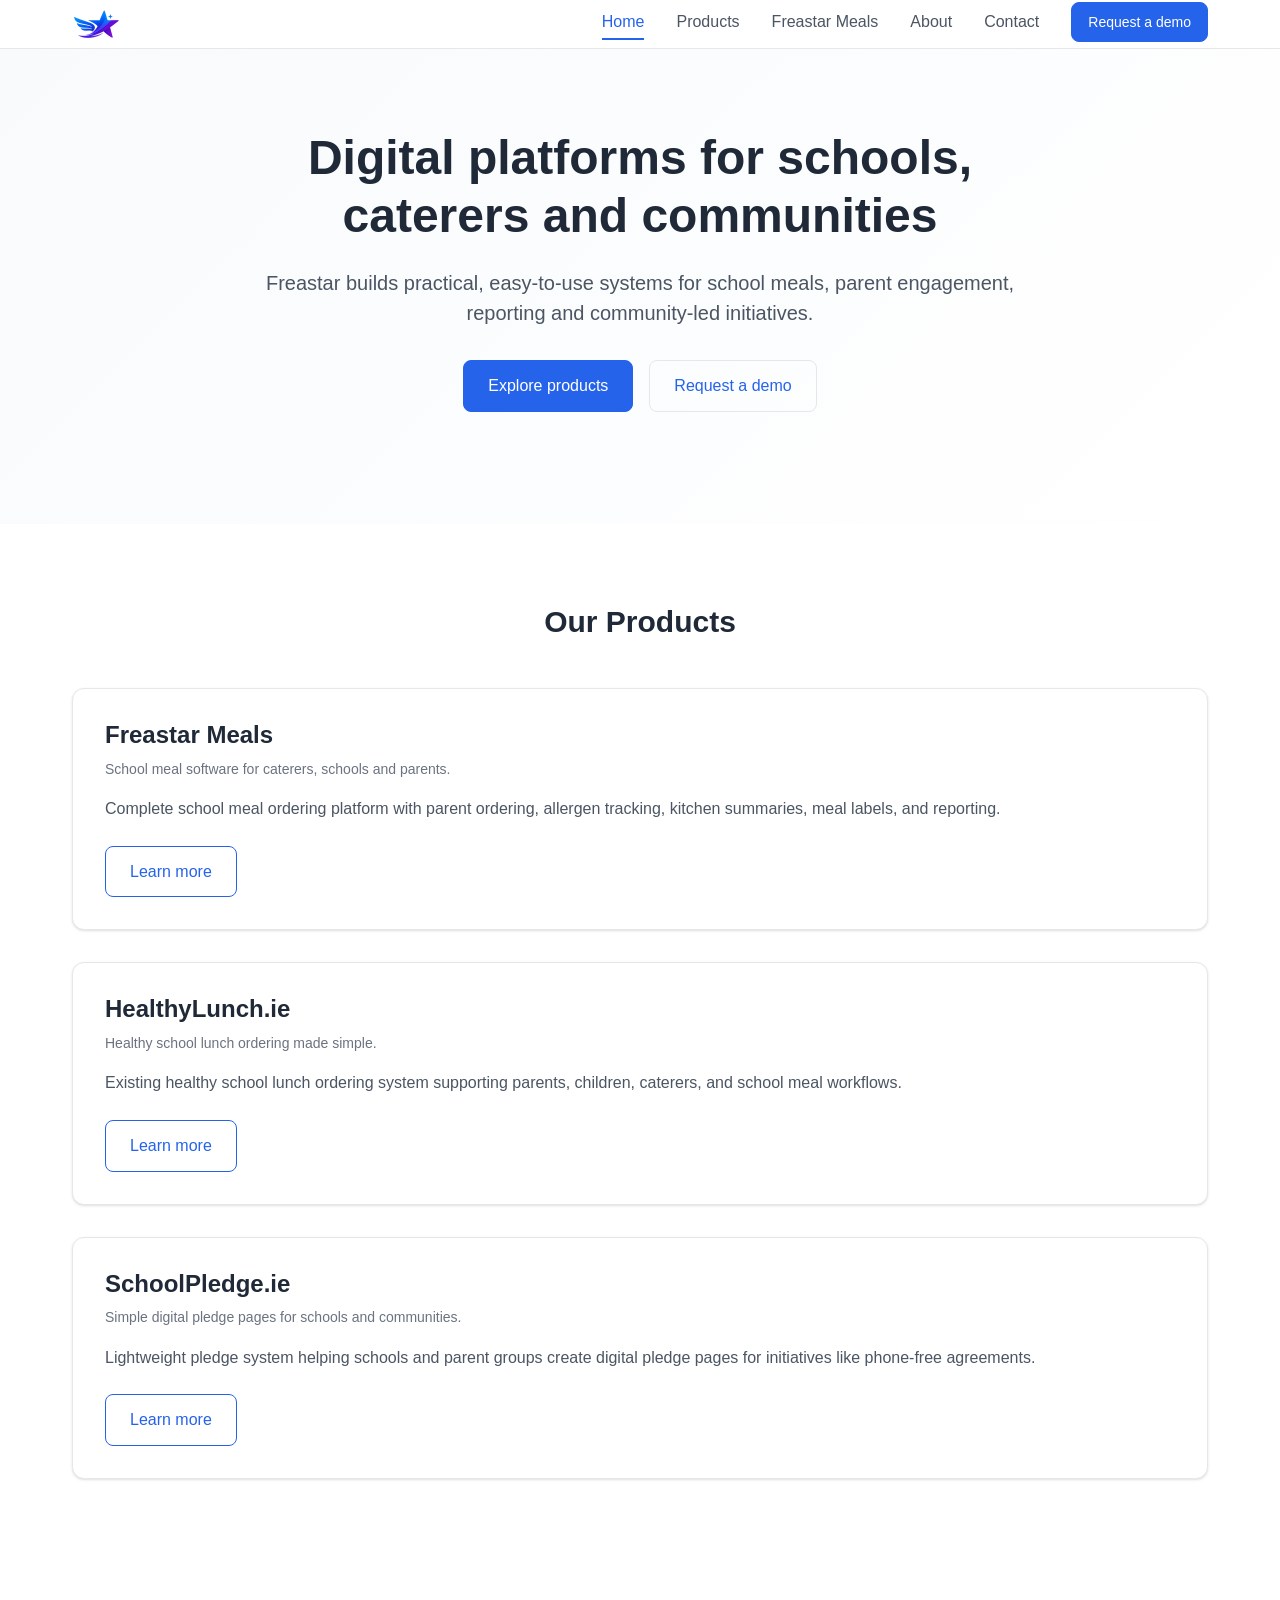
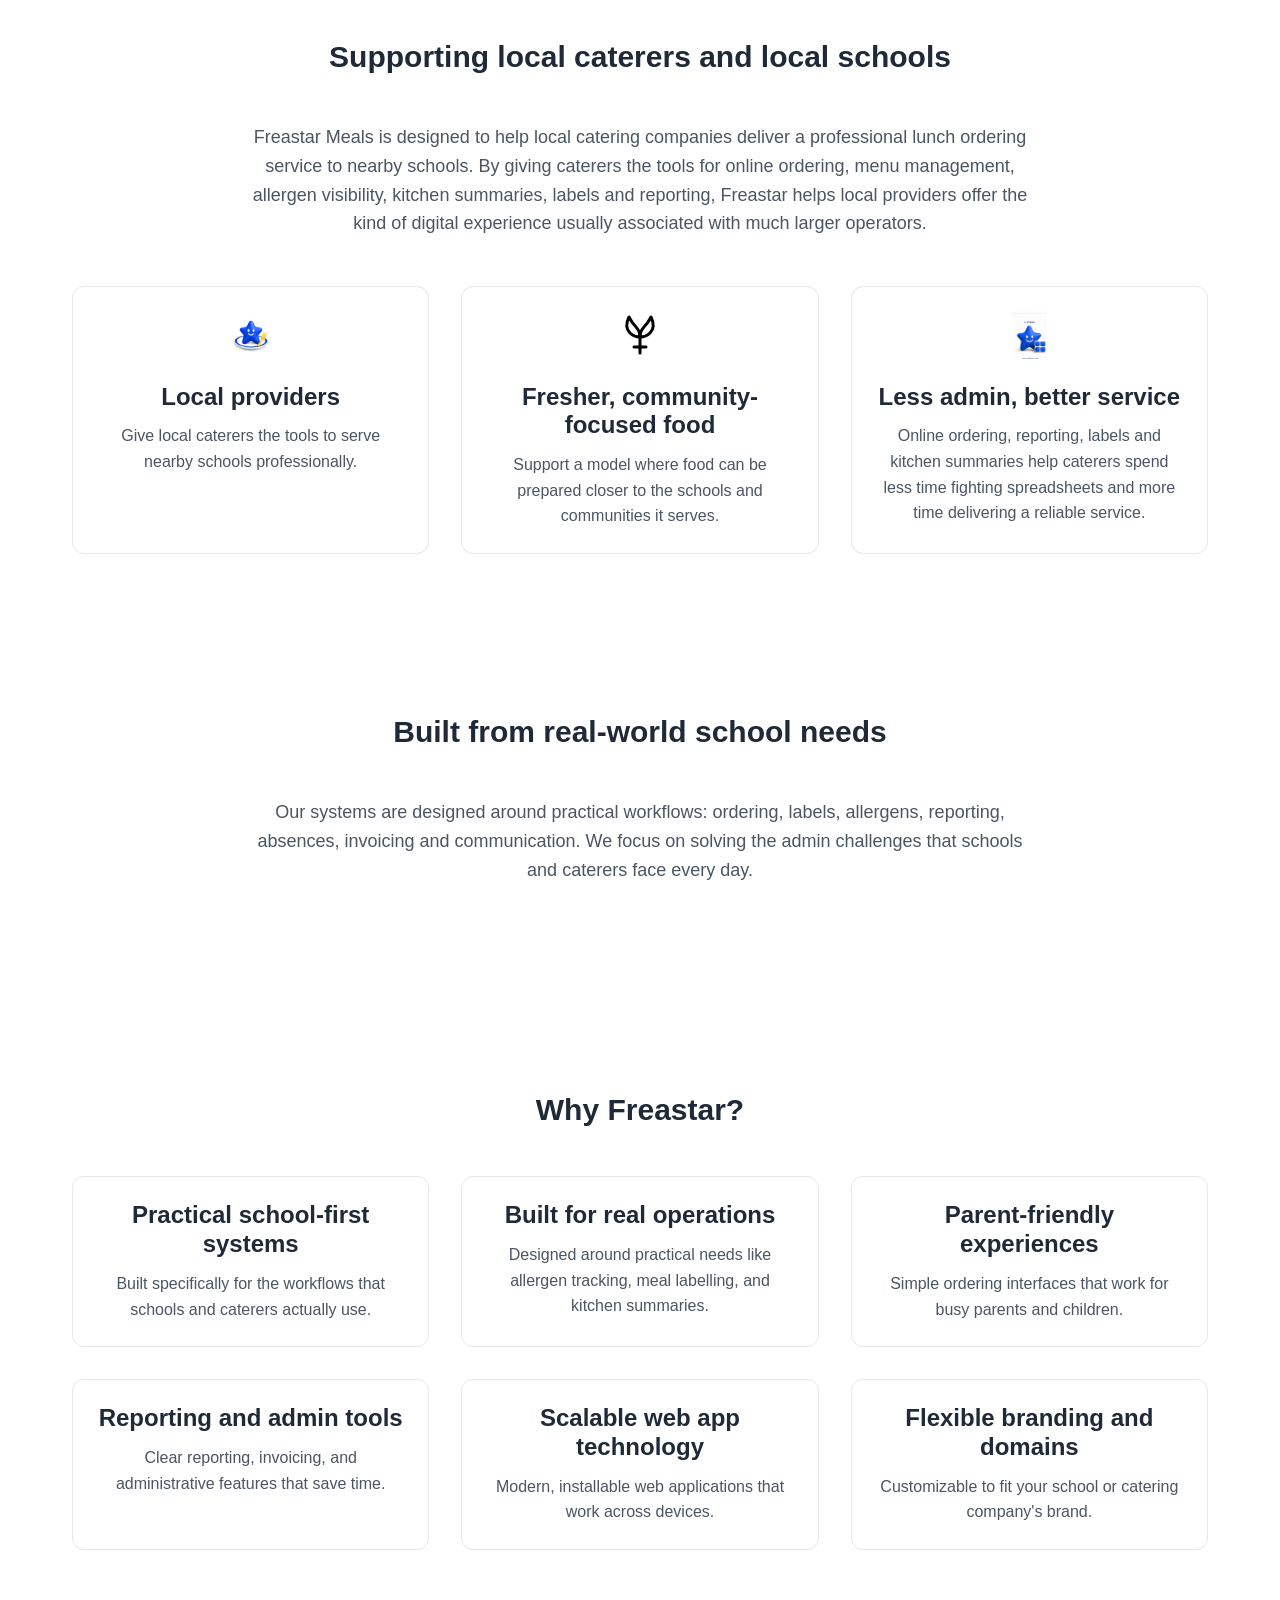
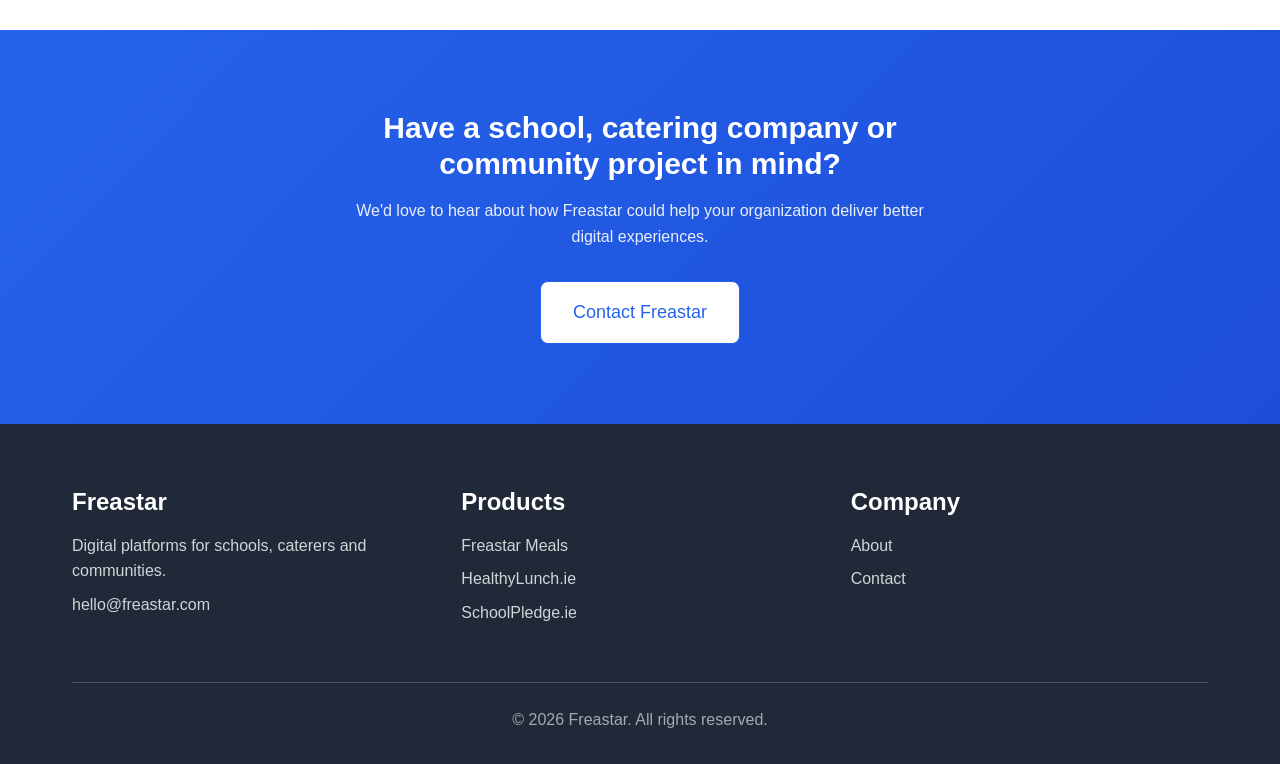
==== index.html @ 7653fc0a "Switch to app icon for navigation and use live logo as hero Navigation improvements: - Changed heade" ====
<!DOCTYPE html>
<html lang="en">
<head>
    <meta charset="UTF-8">
    <meta name="viewport" content="width=device-width, initial-scale=1.0">
    <title>Freastar - Digital platforms for schools, caterers and communities</title>
    <meta name="description" content="Freastar builds practical digital platforms for schools, caterers, parents, and communities. School meal ordering software, community pledge systems and more.">
    <link rel="canonical" href="https://freastar.com/">
    
    <!-- Open Graph -->
    <meta property="og:title" content="Freastar - Digital platforms for schools, caterers and communities">
    <meta property="og:description" content="Freastar builds practical digital platforms for schools, caterers, parents, and communities. School meal ordering software, community pledge systems and more.">
    <meta property="og:type" content="website">
    <meta property="og:url" content="https://freastar.com/">
    <meta property="og:image" content="https://freastar.com/assets/social-preview.png">
    <meta property="og:site_name" content="Freastar">
    
    <!-- Twitter Card -->
    <meta name="twitter:card" content="summary_large_image">
    <meta name="twitter:title" content="Freastar - Digital platforms for schools, caterers and communities">
    <meta name="twitter:description" content="Freastar builds practical digital platforms for schools, caterers, parents, and communities.">
    <meta name="twitter:image" content="https://freastar.com/assets/social-preview.png">
    
    <!-- Favicons -->
    <link rel="icon" type="image/x-icon" href="favicon.ico">
    <link rel="icon" type="image/png" sizes="32x32" href="favicon.png">
    <link rel="apple-touch-icon" sizes="192x192" href="favicon.png">
    
    <link rel="stylesheet" href="styles.css">
    
    <!-- JSON-LD Structured Data -->
    <script type="application/ld+json">
    {
        "@context": "https://schema.org",
        "@type": "Organization",
        "name": "Freastar",
        "url": "https://freastar.com",
        "description": "Freastar builds practical digital platforms for schools, caterers, parents, and communities.",
        "email": "hello@freastar.com",
        "foundingLocation": {
            "@type": "Place",
            "name": "Ireland"
        },
        "sameAs": [],
        "makesOffer": [
            {
                "@type": "SoftwareApplication",
                "name": "Freastar Meals",
                "description": "School meal software for caterers, schools and parents",
                "applicationCategory": "BusinessApplication"
            }
        ]
    }
    </script>
    
    <script type="application/ld+json">
    {
        "@context": "https://schema.org",
        "@type": "WebSite",
        "name": "Freastar",
        "url": "https://freastar.com",
        "description": "Digital platforms for schools, caterers and communities",
        "publisher": {
            "@type": "Organization",
            "name": "Freastar"
        }
    }
    </script>
</head>
<body>
    <header class="header">
        <nav class="nav container">
            <div class="nav__brand">
                <a href="/" class="nav__logo">
                    <img src="assets/appicon-96.png" alt="Freastar" class="nav__logo-image">
                </a>
            </div>
            <button class="nav__toggle" aria-label="Toggle navigation" aria-expanded="false">
                <span></span>
                <span></span>
                <span></span>
            </button>
            <ul class="nav__menu">
                <li><a href="/" class="nav__link nav__link--active">Home</a></li>
                <li><a href="products.html" class="nav__link">Products</a></li>
                <li><a href="freastar-meals.html" class="nav__link">Freastar Meals</a></li>
                <li><a href="about.html" class="nav__link">About</a></li>
                <li><a href="contact.html" class="nav__link">Contact</a></li>
                <li><a href="contact.html" class="button button--small">Request a demo</a></li>
            </ul>
        </nav>
    </header>

    <main>
        <section class="hero">
            <div class="container">
                <div class="hero__content">
                    <h1 class="hero__title">Digital platforms for schools, caterers and communities</h1>
                    <p class="hero__subtitle">Freastar builds practical, easy-to-use systems for school meals, parent engagement, reporting and community-led initiatives.</p>
                    <div class="hero__actions">
                        <a href="products.html" class="button button--primary">Explore products</a>
                        <a href="contact.html" class="button button--secondary">Request a demo</a>
                    </div>
                </div>
            </div>
        </section>

        <section class="section products-preview">
            <div class="container">
                <h2 class="section__title">Our Products</h2>
                <div class="card-grid">
                    <div class="product-card">
                        <div class="product-card__header">
                            <h3>Freastar Meals</h3>
                            <p class="product-card__subtitle">School meal software for caterers, schools and parents.</p>
                        </div>
                        <div class="product-card__content">
                            <p>Complete school meal ordering platform with parent ordering, allergen tracking, kitchen summaries, meal labels, and reporting.</p>
                        </div>
                        <div class="product-card__footer">
                            <a href="freastar-meals.html" class="button button--outline">Learn more</a>
                        </div>
                    </div>
                    
                    <div class="product-card">
                        <div class="product-card__header">
                            <h3>HealthyLunch.ie</h3>
                            <p class="product-card__subtitle">Healthy school lunch ordering made simple.</p>
                        </div>
                        <div class="product-card__content">
                            <p>Existing healthy school lunch ordering system supporting parents, children, caterers, and school meal workflows.</p>
                        </div>
                        <div class="product-card__footer">
                            <a href="healthylunch.html" class="button button--outline">Learn more</a>
                        </div>
                    </div>
                    
                    <div class="product-card">
                        <div class="product-card__header">
                            <h3>SchoolPledge.ie</h3>
                            <p class="product-card__subtitle">Simple digital pledge pages for schools and communities.</p>
                        </div>
                        <div class="product-card__content">
                            <p>Lightweight pledge system helping schools and parent groups create digital pledge pages for initiatives like phone-free agreements.</p>
                        </div>
                        <div class="product-card__footer">
                            <a href="schoolpledge.html" class="button button--outline">Learn more</a>
                        </div>
                    </div>
                </div>
            </div>
        </section>

        <section class="section local-focus">
            <div class="container">
                <h2 class="section__title">Supporting local caterers and local schools</h2>
                <p class="section__intro">Freastar Meals is designed to help local catering companies deliver a professional lunch ordering service to nearby schools. By giving caterers the tools for online ordering, menu management, allergen visibility, kitchen summaries, labels and reporting, Freastar helps local providers offer the kind of digital experience usually associated with much larger operators.</p>
                
                <div class="card-grid card-grid--three">
                    <div class="feature-card">
                        <div class="feature-card__icon">
                            <img src="icons/3d/star-meals.png" alt="Local providers icon" width="48" height="48">
                        </div>
                        <h3>Local providers</h3>
                        <p>Give local caterers the tools to serve nearby schools professionally.</p>
                    </div>
                    
                    <div class="feature-card">
                        <div class="feature-card__icon">
                            <img src="icons/badge/nutritious-balanced.svg" alt="Fresh community food icon" width="48" height="48">
                        </div>
                        <h3>Fresher, community-focused food</h3>
                        <p>Support a model where food can be prepared closer to the schools and communities it serves.</p>
                    </div>
                    
                    <div class="feature-card">
                        <div class="feature-card__icon">
                            <img src="icons/3d/star-admin.png" alt="Less admin icon" width="48" height="48">
                        </div>
                        <h3>Less admin, better service</h3>
                        <p>Online ordering, reporting, labels and kitchen summaries help caterers spend less time fighting spreadsheets and more time delivering a reliable service.</p>
                    </div>
                </div>
            </div>
        </section>

        <section class="section real-world">
            <div class="container">
                <h2 class="section__title">Built from real-world school needs</h2>
                <p class="section__intro">Our systems are designed around practical workflows: ordering, labels, allergens, reporting, absences, invoicing and communication. We focus on solving the admin challenges that schools and caterers face every day.</p>
            </div>
        </section>

        <section class="section why-freastar">
            <div class="container">
                <h2 class="section__title">Why Freastar?</h2>
                <div class="card-grid card-grid--two">
                    <div class="feature-card">
                        <h3>Practical school-first systems</h3>
                        <p>Built specifically for the workflows that schools and caterers actually use.</p>
                    </div>
                    
                    <div class="feature-card">
                        <h3>Built for real operations</h3>
                        <p>Designed around practical needs like allergen tracking, meal labelling, and kitchen summaries.</p>
                    </div>
                    
                    <div class="feature-card">
                        <h3>Parent-friendly experiences</h3>
                        <p>Simple ordering interfaces that work for busy parents and children.</p>
                    </div>
                    
                    <div class="feature-card">
                        <h3>Reporting and admin tools</h3>
                        <p>Clear reporting, invoicing, and administrative features that save time.</p>
                    </div>
                    
                    <div class="feature-card">
                        <h3>Scalable web app technology</h3>
                        <p>Modern, installable web applications that work across devices.</p>
                    </div>
                    
                    <div class="feature-card">
                        <h3>Flexible branding and domains</h3>
                        <p>Customizable to fit your school or catering company's brand.</p>
                    </div>
                </div>
            </div>
        </section>

        <section class="section cta">
            <div class="container">
                <div class="cta__content">
                    <h2>Have a school, catering company or community project in mind?</h2>
                    <p>We'd love to hear about how Freastar could help your organization deliver better digital experiences.</p>
                    <a href="contact.html" class="button button--primary button--large">Contact Freastar</a>
                </div>
            </div>
        </section>
    </main>

    <footer class="footer">
        <div class="container">
            <div class="footer__content">
                <div class="footer__section">
                    <h3>Freastar</h3>
                    <p>Digital platforms for schools, caterers and communities.</p>
                    <p><a href="mailto:hello@freastar.com">hello@freastar.com</a></p>
                </div>
                
                <div class="footer__section">
                    <h3>Products</h3>
                    <ul>
                        <li><a href="freastar-meals.html">Freastar Meals</a></li>
                        <li><a href="healthylunch.html">HealthyLunch.ie</a></li>
                        <li><a href="schoolpledge.html">SchoolPledge.ie</a></li>
                    </ul>
                </div>
                
                <div class="footer__section">
                    <h3>Company</h3>
                    <ul>
                        <li><a href="about.html">About</a></li>
                        <li><a href="contact.html">Contact</a></li>
                    </ul>
                </div>
            </div>
            
            <div class="footer__bottom">
                <p>&copy; 2026 Freastar. All rights reserved.</p>
            </div>
        </div>
    </footer>

    <script src="script.js"></script>
</body>
</html>
---- styles.css ----
/* ===================================================================
   CSS CUSTOM PROPERTIES
   =================================================================== */

:root {
    /* Colors */
    --primary: #2563eb;
    --primary-dark: #1d4ed8;
    --accent: #3b82f6;
    --text: #1f2937;
    --text-light: #4b5563;
    --muted: #6b7280;
    --bg: #ffffff;
    --surface: #f8fafc;
    --border: #e5e7eb;
    --border-light: #f3f4f6;
    --success: #059669;
    --warning: #d97706;
    --error: #dc2626;
    
    /* Typography */
    --font-family: -apple-system, BlinkMacSystemFont, 'Segoe UI', Roboto, Oxygen, Ubuntu, Cantarell, sans-serif;
    --font-size-xs: 0.75rem;
    --font-size-sm: 0.875rem;
    --font-size-base: 1rem;
    --font-size-lg: 1.125rem;
    --font-size-xl: 1.25rem;
    --font-size-2xl: 1.5rem;
    --font-size-3xl: 1.875rem;
    --font-size-4xl: 2.25rem;
    --font-size-5xl: 3rem;
    
    /* Spacing */
    --space-1: 0.25rem;
    --space-2: 0.5rem;
    --space-3: 0.75rem;
    --space-4: 1rem;
    --space-5: 1.25rem;
    --space-6: 1.5rem;
    --space-8: 2rem;
    --space-10: 2.5rem;
    --space-12: 3rem;
    --space-16: 4rem;
    --space-20: 5rem;
    --space-24: 6rem;
    
    /* Layout */
    --container-max-width: 1200px;
    --container-padding: 1rem;
    --border-radius: 0.5rem;
    --border-radius-lg: 0.75rem;
    --shadow: 0 1px 3px 0 rgb(0 0 0 / 0.1), 0 1px 2px -1px rgb(0 0 0 / 0.1);
    --shadow-md: 0 4px 6px -1px rgb(0 0 0 / 0.1), 0 2px 4px -2px rgb(0 0 0 / 0.1);
    --shadow-lg: 0 10px 15px -3px rgb(0 0 0 / 0.1), 0 4px 6px -4px rgb(0 0 0 / 0.1);
    
    /* Breakpoints - for reference */
    --breakpoint-sm: 640px;
    --breakpoint-md: 768px;
    --breakpoint-lg: 1024px;
    --breakpoint-xl: 1280px;
}

/* ===================================================================
   RESET & BASE STYLES
   =================================================================== */

* {
    box-sizing: border-box;
}

html {
    font-size: 16px;
    line-height: 1.5;
    -webkit-text-size-adjust: 100%;
    -webkit-font-smoothing: antialiased;
    -moz-osx-font-smoothing: grayscale;
}

body {
    margin: 0;
    font-family: var(--font-family);
    font-size: var(--font-size-base);
    line-height: 1.6;
    color: var(--text);
    background-color: var(--bg);
}

img {
    max-width: 100%;
    height: auto;
}

a {
    color: var(--primary);
    text-decoration: none;
    transition: color 0.2s ease;
}

a:hover {
    color: var(--primary-dark);
    text-decoration: underline;
}

a:focus {
    outline: 2px solid var(--primary);
    outline-offset: 2px;
}

/* ===================================================================
   TYPOGRAPHY
   =================================================================== */

h1, h2, h3, h4, h5, h6 {
    margin: 0 0 var(--space-4) 0;
    font-weight: 600;
    line-height: 1.2;
    color: var(--text);
}

h1 {
    font-size: var(--font-size-4xl);
    font-weight: 700;
}

h2 {
    font-size: var(--font-size-3xl);
}

h3 {
    font-size: var(--font-size-2xl);
}

h4 {
    font-size: var(--font-size-xl);
}

h5 {
    font-size: var(--font-size-lg);
}

h6 {
    font-size: var(--font-size-base);
}

p {
    margin: 0 0 var(--space-4) 0;
    color: var(--text-light);
}

ul, ol {
    margin: 0 0 var(--space-4) 0;
    padding-left: var(--space-6);
    color: var(--text-light);
}

li {
    margin-bottom: var(--space-1);
}

/* ===================================================================
   LAYOUT UTILITIES
   =================================================================== */

.container {
    max-width: var(--container-max-width);
    margin: 0 auto;
    padding: 0 var(--container-padding);
}

.section {
    padding: var(--space-16) 0;
}

.section__title {
    text-align: center;
    margin-bottom: var(--space-12);
}

.section__intro {
    text-align: center;
    font-size: var(--font-size-lg);
    max-width: 800px;
    margin: 0 auto var(--space-12) auto;
    color: var(--text-light);
}

.eyebrow {
    display: inline-block;
    font-size: var(--font-size-sm);
    font-weight: 600;
    text-transform: uppercase;
    letter-spacing: 0.05em;
    color: var(--primary);
    margin-bottom: var(--space-2);
}

.badge {
    display: inline-block;
    padding: var(--space-1) var(--space-3);
    background-color: var(--surface);
    color: var(--text);
    border-radius: var(--border-radius);
    font-size: var(--font-size-sm);
    font-weight: 500;
}

/* ===================================================================
   GRID SYSTEMS
   =================================================================== */

.card-grid {
    display: grid;
    gap: var(--space-8);
    grid-template-columns: 1fr;
}

.card-grid--two {
    grid-template-columns: repeat(auto-fit, minmax(300px, 1fr));
}

.card-grid--three {
    grid-template-columns: repeat(auto-fit, minmax(280px, 1fr));
}

.features-grid {
    display: grid;
    gap: var(--space-6);
    grid-template-columns: repeat(auto-fit, minmax(250px, 1fr));
}

.products-grid {
    display: grid;
    gap: var(--space-10);
    grid-template-columns: 1fr;
}

.contact-grid {
    display: grid;
    gap: var(--space-12);
    grid-template-columns: 1fr;
}

.mission-grid {
    display: grid;
    gap: var(--space-8);
    grid-template-columns: repeat(auto-fit, minmax(280px, 1fr));
}

.faq-grid {
    display: grid;
    gap: var(--space-8);
    grid-template-columns: repeat(auto-fit, minmax(300px, 1fr));
}

/* ===================================================================
   HEADER & NAVIGATION
   =================================================================== */

.header {
    background-color: var(--bg);
    border-bottom: 1px solid var(--border);
    position: sticky;
    top: 0;
    z-index: 100;
    backdrop-filter: blur(8px);
}

.nav {
    display: flex;
    align-items: center;
    justify-content: space-between;
    padding: var(--space-3) var(--container-padding);
}

.nav__brand {
    flex-shrink: 0;
}

.nav__logo {
    display: flex;
    align-items: center;
    text-decoration: none;
}

.nav__logo:hover {
    text-decoration: none;
}

.nav__logo-image {
    height: 48px;
    width: auto;
    transition: transform 0.2s ease;
    border-radius: 8px;
}

.nav__logo:hover .nav__logo-image {
    transform: scale(1.05);
}

.nav__logo-fallback {
    display: none;
    align-items: center;
    gap: var(--space-2);
    font-size: var(--font-size-xl);
    font-weight: 700;
    color: var(--text);
}

.star-icon {
    width: 24px;
    height: 24px;
    fill: var(--primary);
}

.nav__toggle {
    display: none;
    flex-direction: column;
    gap: 4px;
    background: none;
    border: none;
    padding: var(--space-2);
    cursor: pointer;
}

.nav__toggle span {
    width: 24px;
    height: 2px;
    background-color: var(--text);
    transition: all 0.2s ease;
}

.nav__menu {
    display: flex;
    align-items: center;
    gap: var(--space-8);
    list-style: none;
    margin: 0;
    padding: 0;
}

.nav__link {
    font-weight: 500;
    color: var(--text-light);
    text-decoration: none;
    padding: var(--space-2) 0;
    border-bottom: 2px solid transparent;
    transition: all 0.2s ease;
}

.nav__link:hover {
    color: var(--primary);
    text-decoration: none;
}

.nav__link--active {
    color: var(--primary);
    border-bottom-color: var(--primary);
}

/* ===================================================================
   BUTTONS
   =================================================================== */

.button {
    display: inline-block;
    padding: var(--space-3) var(--space-6);
    background-color: var(--primary);
    color: white;
    text-decoration: none;
    border-radius: var(--border-radius);
    font-weight: 500;
    transition: all 0.2s ease;
    border: 1px solid var(--primary);
    cursor: pointer;
    font-size: var(--font-size-base);
    text-align: center;
}

.button:hover {
    background-color: var(--primary-dark);
    border-color: var(--primary-dark);
    color: white;
    text-decoration: none;
    transform: translateY(-1px);
    box-shadow: var(--shadow-md);
}

.button:focus {
    outline: 2px solid var(--primary);
    outline-offset: 2px;
}

.button--small {
    padding: var(--space-2) var(--space-4);
    font-size: var(--font-size-sm);
}

.button--large {
    padding: var(--space-4) var(--space-8);
    font-size: var(--font-size-lg);
}

.button--secondary {
    background-color: transparent;
    color: var(--primary);
    border-color: var(--border);
}

.button--secondary:hover {
    background-color: var(--surface);
    color: var(--primary-dark);
    border-color: var(--primary);
}

.button--outline {
    background-color: transparent;
    color: var(--primary);
    border-color: var(--primary);
}

.button--outline:hover {
    background-color: var(--primary);
    color: white;
}

.button:disabled {
    opacity: 0.5;
    cursor: not-allowed;
    transform: none;
}

.button:disabled:hover {
    background-color: var(--primary);
    transform: none;
    box-shadow: none;
}

/* ===================================================================
   CARDS
   =================================================================== */

.product-card {
    background-color: var(--bg);
    border: 1px solid var(--border);
    border-radius: var(--border-radius-lg);
    padding: var(--space-8);
    box-shadow: var(--shadow);
    transition: all 0.2s ease;
}

.product-card:hover {
    transform: translateY(-4px);
    box-shadow: var(--shadow-lg);
}

.product-card__header h3 {
    margin-bottom: var(--space-2);
}

.product-card__subtitle {
    color: var(--muted);
    font-size: var(--font-size-sm);
    margin-bottom: var(--space-4);
}

.product-card__content {
    margin-bottom: var(--space-6);
}

.product-card__footer {
    margin-top: auto;
}

.product-detail-card {
    background-color: var(--bg);
    border: 1px solid var(--border);
    border-radius: var(--border-radius-lg);
    padding: var(--space-10);
    box-shadow: var(--shadow);
}

.product-detail-card__header h2 {
    margin-bottom: var(--space-2);
}

.product-detail-card__subtitle {
    color: var(--muted);
    font-size: var(--font-size-lg);
    margin-bottom: var(--space-6);
}

.product-detail-card__content h3 {
    margin: var(--space-6) 0 var(--space-3) 0;
    font-size: var(--font-size-lg);
}

.product-detail-card__footer {
    margin-top: var(--space-8);
    display: flex;
    gap: var(--space-4);
    flex-wrap: wrap;
}

.feature-card {
    text-align: center;
    padding: var(--space-6);
    background-color: var(--bg);
    border: 1px solid var(--border);
    border-radius: var(--border-radius-lg);
    transition: all 0.2s ease;
}

.feature-card:hover {
    border-color: var(--primary);
    box-shadow: var(--shadow-md);
}

.feature-card__icon {
    margin-bottom: var(--space-4);
}

.feature-card__icon svg {
    width: 48px;
    height: 48px;
    fill: var(--primary);
}

.feature-card__icon img {
    width: 48px;
    height: 48px;
    object-fit: contain;
}

.feature-card h3 {
    margin-bottom: var(--space-3);
    color: var(--text);
}

.feature-card p {
    margin: 0;
    color: var(--text-light);
}

.feature-item {
    padding: var(--space-4);
    background-color: var(--surface);
    border-radius: var(--border-radius);
}

.feature-item h3 {
    margin-bottom: var(--space-2);
    font-size: var(--font-size-lg);
}

.feature-item p {
    margin: 0;
    color: var(--text-light);
}

.mission-card {
    padding: var(--space-6);
    background-color: var(--bg);
    border: 1px solid var(--border);
    border-radius: var(--border-radius-lg);
}

.mission-card h3 {
    margin-bottom: var(--space-3);
    color: var(--primary);
}

.mission-card p {
    margin: 0;
}

.benefit-card {
    padding: var(--space-6);
    background-color: var(--surface);
    border-radius: var(--border-radius-lg);
}

.benefit-card h3 {
    margin-bottom: var(--space-3);
    color: var(--text);
}

.benefit-card p {
    margin: 0;
}

/* ===================================================================
   HERO SECTIONS
   =================================================================== */

.hero {
    padding: var(--space-20) 0;
    background: linear-gradient(135deg, var(--surface) 0%, var(--bg) 100%);
    text-align: center;
}

.hero--page {
    padding: var(--space-16) 0;
}

.hero__content {
    max-width: 800px;
    margin: 0 auto;
}

.hero__title {
    margin-bottom: var(--space-6);
    font-size: var(--font-size-5xl);
    font-weight: 700;
    color: var(--text);
}

.hero__subtitle {
    font-size: var(--font-size-xl);
    color: var(--text-light);
    margin-bottom: var(--space-8);
    line-height: 1.5;
}

.hero__actions {
    display: flex;
    gap: var(--space-4);
    justify-content: center;
    flex-wrap: wrap;
    margin-bottom: var(--space-8);
}

.hero__highlight {
    padding: var(--space-4);
    background-color: var(--bg);
    border: 1px solid var(--primary);
    border-radius: var(--border-radius);
    color: var(--primary);
    font-weight: 500;
}

.hero__visual {
    margin-top: var(--space-8);
    text-align: center;
}

.hero__image {
    max-width: 100%;
    max-height: 400px;
    width: auto;
    height: auto;
    border-radius: var(--border-radius-lg);
    box-shadow: var(--shadow-lg);
    object-fit: contain;
}

/* ===================================================================
   STEPS & PROCESSES
   =================================================================== */

.steps {
    display: grid;
    gap: var(--space-8);
    grid-template-columns: 1fr;
}

.step {
    display: flex;
    gap: var(--space-6);
    align-items: flex-start;
}

.step__number {
    flex-shrink: 0;
    width: 48px;
    height: 48px;
    background-color: var(--primary);
    color: white;
    border-radius: 50%;
    display: flex;
    align-items: center;
    justify-content: center;
    font-weight: 600;
    font-size: var(--font-size-lg);
}

.step__content h3 {
    margin-bottom: var(--space-2);
}

.step__content p {
    margin: 0;
    color: var(--text-light);
}

/* ===================================================================
   CONTENT LAYOUTS
   =================================================================== */

.content-split {
    display: grid;
    gap: var(--space-12);
    align-items: center;
    grid-template-columns: 1fr;
}

.content-split__text h2 {
    margin-bottom: var(--space-6);
}

.placeholder-image {
    background-color: var(--surface);
    border: 1px solid var(--border);
    border-radius: var(--border-radius-lg);
    display: flex;
    align-items: center;
    justify-content: center;
    min-height: 300px;
}

.placeholder-image svg {
    width: 100%;
    height: 100%;
    max-width: 400px;
    max-height: 300px;
}

/* ===================================================================
   VALUES & FAQ
   =================================================================== */

.values-list {
    display: grid;
    gap: var(--space-8);
    grid-template-columns: 1fr;
}

.value-item {
    display: flex;
    gap: var(--space-6);
    align-items: flex-start;
}

.value-item__icon {
    flex-shrink: 0;
    width: 48px;
    height: 48px;
    background-color: var(--primary);
    border-radius: var(--border-radius);
    display: flex;
    align-items: center;
    justify-content: center;
}

.value-item__icon svg {
    width: 24px;
    height: 24px;
    fill: white;
}

.value-item__content h3 {
    margin-bottom: var(--space-2);
}

.value-item__content p {
    margin: 0;
}

.faq-item {
    padding: var(--space-6);
    background-color: var(--surface);
    border-radius: var(--border-radius-lg);
}

.faq-item h3 {
    margin-bottom: var(--space-3);
    color: var(--text);
}

.faq-item p {
    margin: 0;
}

/* ===================================================================
   FORMS
   =================================================================== */

.form {
    background-color: var(--bg);
    padding: var(--space-8);
    border: 1px solid var(--border);
    border-radius: var(--border-radius-lg);
}

.form-notice {
    background-color: var(--surface);
    padding: var(--space-4);
    border-radius: var(--border-radius);
    margin-bottom: var(--space-6);
}

.form-notice p {
    margin: 0;
    color: var(--text);
}

.form-group {
    margin-bottom: var(--space-6);
}

.form-label {
    display: block;
    margin-bottom: var(--space-2);
    font-weight: 500;
    color: var(--text);
}

.form-input {
    width: 100%;
    padding: var(--space-3);
    border: 1px solid var(--border);
    border-radius: var(--border-radius);
    font-size: var(--font-size-base);
    transition: border-color 0.2s ease;
    background-color: var(--bg);
}

.form-input:focus {
    outline: none;
    border-color: var(--primary);
    box-shadow: 0 0 0 3px rgb(37 99 235 / 0.1);
}

.form-textarea {
    resize: vertical;
    min-height: 120px;
}

.form-help {
    display: block;
    margin-top: var(--space-1);
    font-size: var(--font-size-sm);
    color: var(--muted);
}

.form-actions {
    margin-top: var(--space-8);
}

.form-note {
    margin-top: var(--space-2);
    font-size: var(--font-size-sm);
    color: var(--muted);
}

/* ===================================================================
   CONTACT PAGE
   =================================================================== */

.contact-details {
    margin-bottom: var(--space-8);
}

.contact-item {
    display: flex;
    gap: var(--space-4);
    align-items: center;
    padding: var(--space-4);
    background-color: var(--surface);
    border-radius: var(--border-radius);
}

.contact-item__icon {
    flex-shrink: 0;
    width: 40px;
    height: 40px;
    background-color: var(--primary);
    border-radius: var(--border-radius);
    display: flex;
    align-items: center;
    justify-content: center;
}

.contact-item__icon svg {
    width: 20px;
    height: 20px;
    fill: white;
}

.contact-item__content h3 {
    margin: 0 0 var(--space-1) 0;
    font-size: var(--font-size-base);
}

.contact-item__content p {
    margin: 0;
    color: var(--text-light);
}

.contact-timing, .contact-services {
    margin-bottom: var(--space-8);
}

.contact-services ul {
    margin: var(--space-3) 0 0 0;
}

.contact-email {
    background-color: var(--bg);
    padding: var(--space-8);
    border: 1px solid var(--border);
    border-radius: var(--border-radius-lg);
    text-align: center;
}

.contact-email h2 {
    margin-bottom: var(--space-4);
    color: var(--text);
}

.email-cta p {
    font-size: var(--font-size-lg);
    color: var(--text-light);
    margin-bottom: var(--space-6);
}

.email-action {
    margin-bottom: var(--space-8);
}

.email-suggestions {
    background-color: var(--surface);
    padding: var(--space-6);
    border-radius: var(--border-radius);
    text-align: left;
}

.email-suggestions h3 {
    margin-bottom: var(--space-4);
    color: var(--text);
    text-align: center;
}

.email-suggestions ul {
    margin: 0;
    color: var(--text-light);
}

.email-suggestions li {
    margin-bottom: var(--space-2);
}

/* ===================================================================
   CTA SECTIONS
   =================================================================== */

.cta {
    background: linear-gradient(135deg, var(--primary) 0%, var(--primary-dark) 100%);
    color: white;
}

.cta__content {
    text-align: center;
    max-width: 600px;
    margin: 0 auto;
}

.cta h2 {
    color: white;
    margin-bottom: var(--space-4);
}

.cta p {
    color: white;
    opacity: 0.9;
    margin-bottom: var(--space-8);
}

.cta__actions {
    display: flex;
    gap: var(--space-4);
    justify-content: center;
    flex-wrap: wrap;
}

.cta .button--primary {
    background-color: white;
    color: var(--primary);
}

.cta .button--primary:hover {
    background-color: var(--surface);
    color: var(--primary-dark);
}

.cta .button--outline {
    border-color: white;
    color: white;
}

.cta .button--outline:hover {
    background-color: white;
    color: var(--primary);
}

/* ===================================================================
   FOOTER
   =================================================================== */

.footer {
    background-color: var(--text);
    color: white;
    padding: var(--space-16) 0 var(--space-8) 0;
}

.footer__content {
    display: grid;
    gap: var(--space-8);
    grid-template-columns: repeat(auto-fit, minmax(250px, 1fr));
    margin-bottom: var(--space-12);
}

.footer__section h3 {
    color: white;
    margin-bottom: var(--space-4);
}

.footer__section p {
    color: rgba(255, 255, 255, 0.8);
    margin-bottom: var(--space-2);
}

.footer__section ul {
    list-style: none;
    padding: 0;
    margin: 0;
}

.footer__section ul li {
    margin-bottom: var(--space-2);
}

.footer__section ul a {
    color: rgba(255, 255, 255, 0.8);
    text-decoration: none;
    transition: color 0.2s ease;
}

.footer__section ul a:hover {
    color: white;
    text-decoration: underline;
}

.footer__section a {
    color: rgba(255, 255, 255, 0.8);
    text-decoration: none;
}

.footer__section a:hover {
    color: white;
    text-decoration: underline;
}

.footer__bottom {
    border-top: 1px solid rgba(255, 255, 255, 0.2);
    padding-top: var(--space-6);
    text-align: center;
}

.footer__bottom p {
    color: rgba(255, 255, 255, 0.6);
    margin: 0;
}

/* ===================================================================
   RESPONSIVE DESIGN
   =================================================================== */

@media (max-width: 767px) {
    /* Mobile navigation */
    .nav__toggle {
        display: flex;
    }
    
    .nav__menu {
        display: none;
        position: absolute;
        top: 100%;
        left: 0;
        right: 0;
        background-color: var(--bg);
        border-top: 1px solid var(--border);
        flex-direction: column;
        align-items: stretch;
        padding: var(--space-4);
        gap: var(--space-2);
        box-shadow: var(--shadow-lg);
    }
    
    .nav__menu.nav__menu--open {
        display: flex;
    }
    
    .nav__link {
        padding: var(--space-3);
        text-align: center;
        border-bottom: none;
        border-radius: var(--border-radius);
    }
    
    .nav__link:hover, .nav__link--active {
        background-color: var(--surface);
    }
    
    /* Typography adjustments */
    .hero__title {
        font-size: var(--font-size-3xl);
    }
    
    .hero__subtitle {
        font-size: var(--font-size-lg);
    }
    
    .section__title {
        font-size: var(--font-size-2xl);
    }
    
    /* Layout adjustments */
    .hero__actions {
        flex-direction: column;
        align-items: center;
    }
    
    .step {
        flex-direction: column;
        text-align: center;
    }
    
    .step__number {
        align-self: center;
    }
    
    .value-item {
        flex-direction: column;
        text-align: center;
    }
    
    .value-item__icon {
        align-self: center;
    }
    
    .contact-grid {
        gap: var(--space-8);
    }
    
    .product-detail-card__footer {
        flex-direction: column;
    }
    
    .cta__actions {
        flex-direction: column;
        align-items: center;
    }
}

@media (min-width: 768px) {
    .container {
        padding: 0 var(--space-8);
    }
    
    .content-split {
        grid-template-columns: 1fr 1fr;
    }
    
    .contact-grid {
        grid-template-columns: 1fr 1.2fr;
        align-items: start;
    }
    
    .steps {
        grid-template-columns: 1fr 1fr;
    }
}

@media (min-width: 1024px) {
    .hero__title {
        font-size: var(--font-size-5xl);
    }
    
    .section {
        padding: var(--space-20) 0;
    }
    
    .products-grid {
        gap: var(--space-12);
    }
}

/* ===================================================================
   ACCESSIBILITY
   =================================================================== */

@media (prefers-reduced-motion: reduce) {
    * {
        animation-duration: 0.01ms !important;
        animation-iteration-count: 1 !important;
        transition-duration: 0.01ms !important;
    }
}

.sr-only {
    position: absolute;
    width: 1px;
    height: 1px;
    padding: 0;
    margin: -1px;
    overflow: hidden;
    clip: rect(0, 0, 0, 0);
    white-space: nowrap;
    border: 0;
}

/* Focus styles */
.nav__link:focus,
.button:focus,
.form-input:focus {
    outline: 2px solid var(--primary);
    outline-offset: 2px;
}

/* High contrast adjustments */
@media (prefers-contrast: high) {
    :root {
        --border: #000000;
        --text-light: #000000;
    }
}

/* ===================================================================
   PRINT STYLES
   =================================================================== */

@media print {
    .header,
    .footer,
    .nav__toggle,
    .button {
        display: none;
    }
    
    .section {
        padding: var(--space-8) 0;
    }
    
    * {
        color: #000 !important;
        background: #fff !important;
    }
}
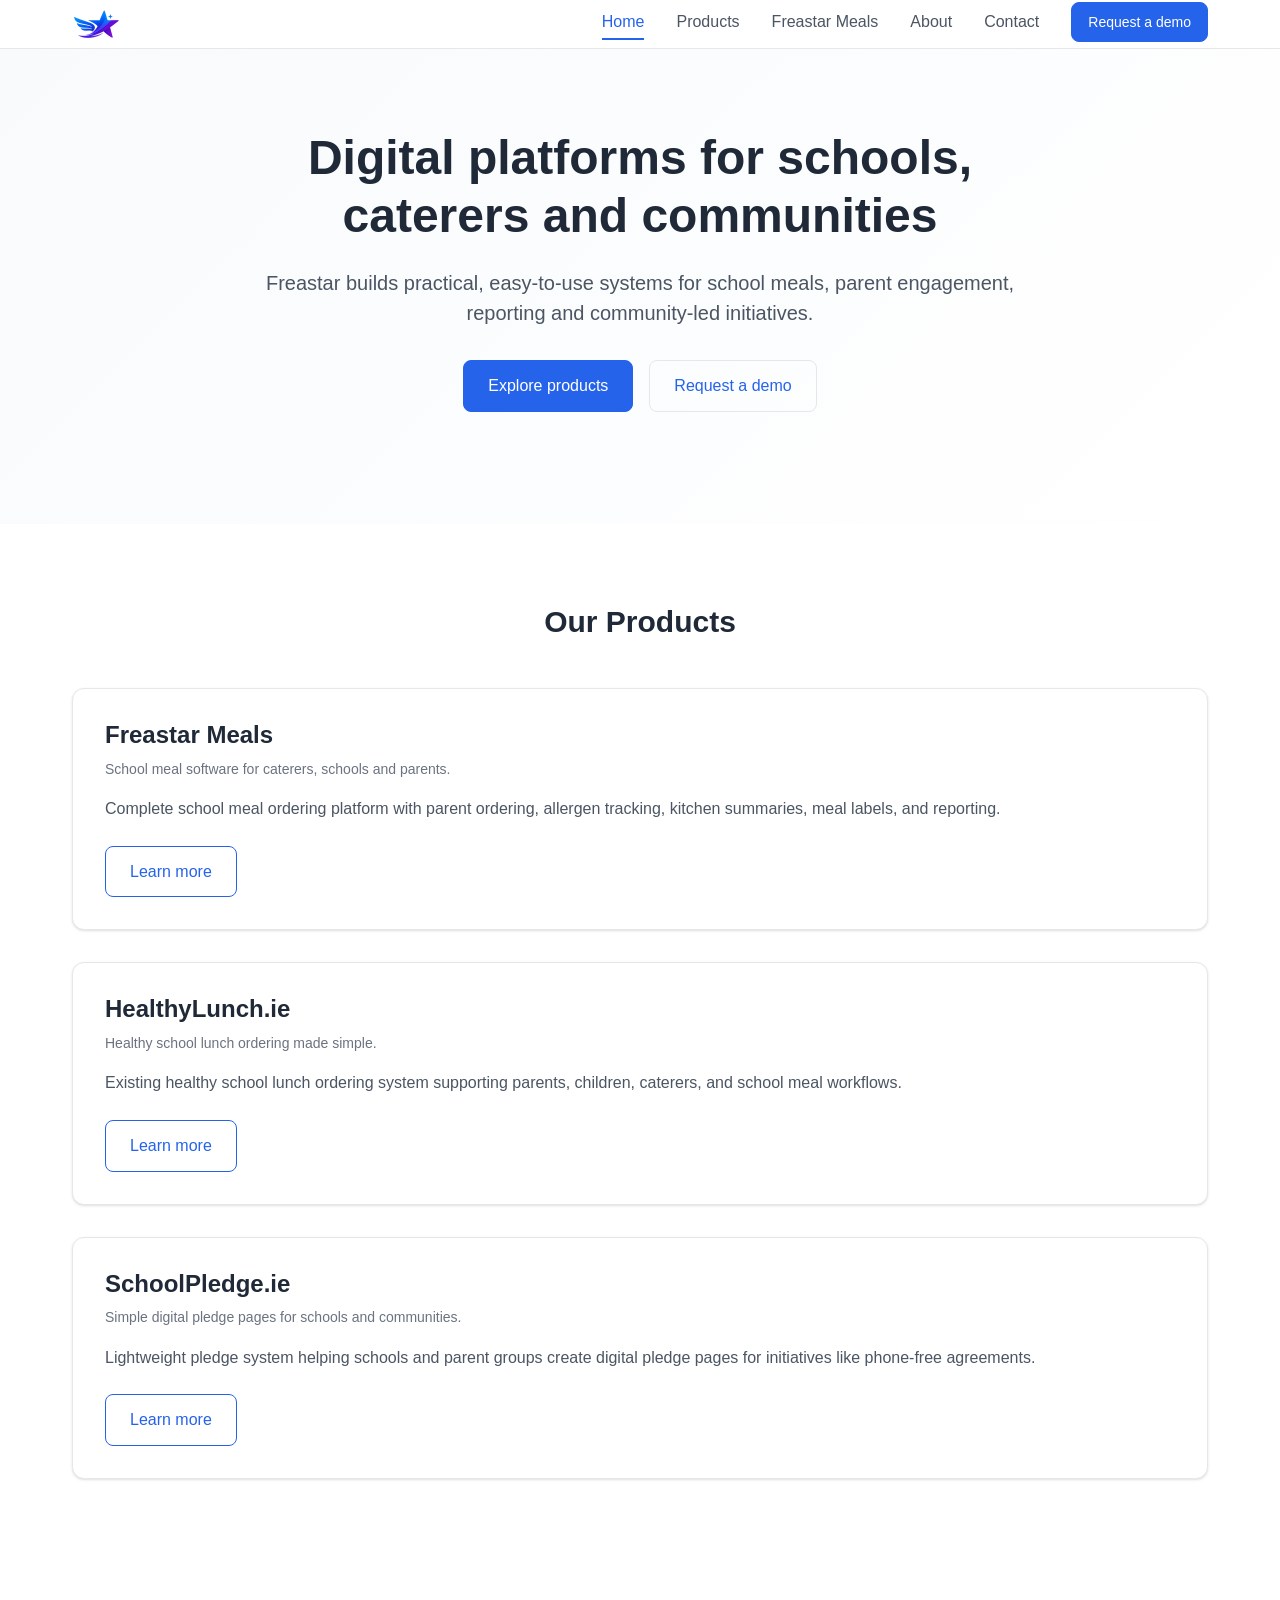
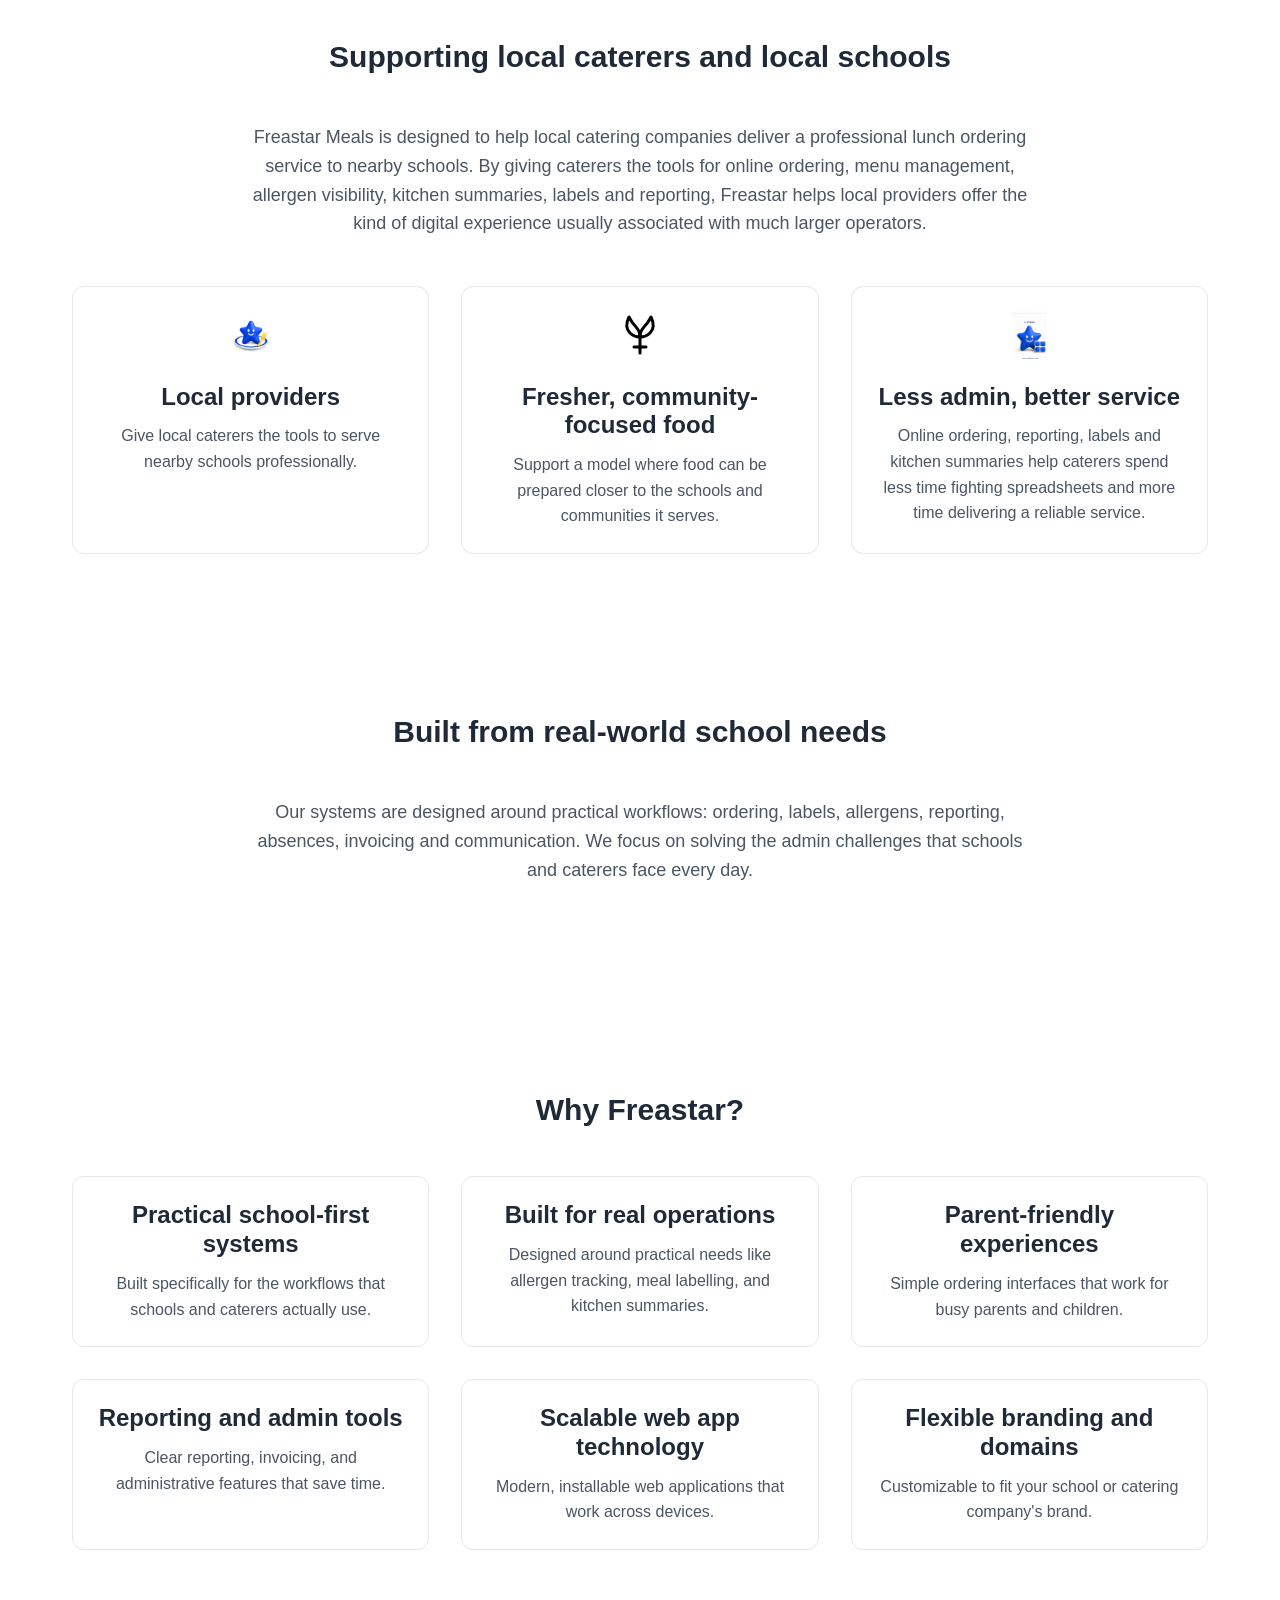
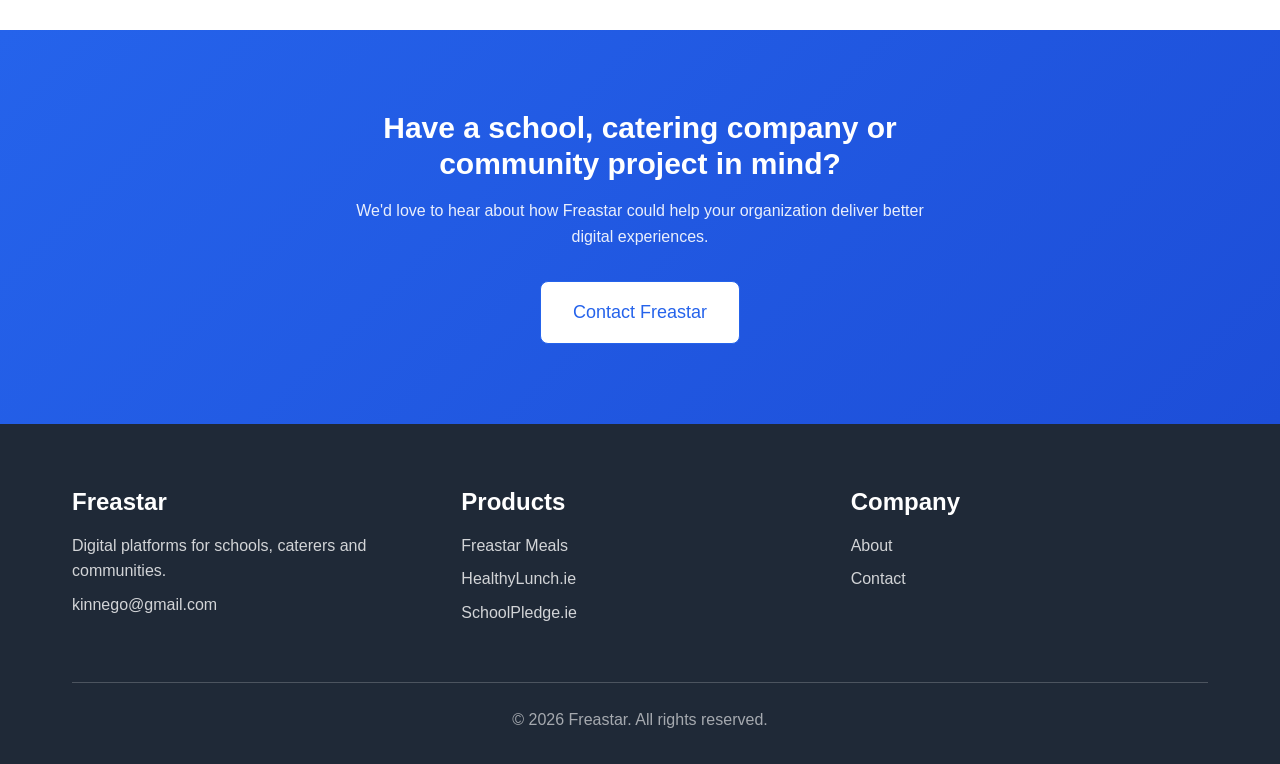
==== commit b36edd29: "Switch to GitHub Pages and update contact email Configuration updates: - Changed all email reference" ====
--- a/index.html
+++ b/index.html
@@ -36,7 +36,7 @@
         "name": "Freastar",
         "url": "https://freastar.com",
         "description": "Freastar builds practical digital platforms for schools, caterers, parents, and communities.",
-        "email": "hello@freastar.com",
+        "email": "kinnego@gmail.com",
         "foundingLocation": {
             "@type": "Place",
             "name": "Ireland"
@@ -245,7 +245,7 @@
                 <div class="footer__section">
                     <h3>Freastar</h3>
                     <p>Digital platforms for schools, caterers and communities.</p>
-                    <p><a href="mailto:hello@freastar.com">hello@freastar.com</a></p>
+                    <p><a href="mailto:kinnego@gmail.com">kinnego@gmail.com</a></p>
                 </div>
                 
                 <div class="footer__section">
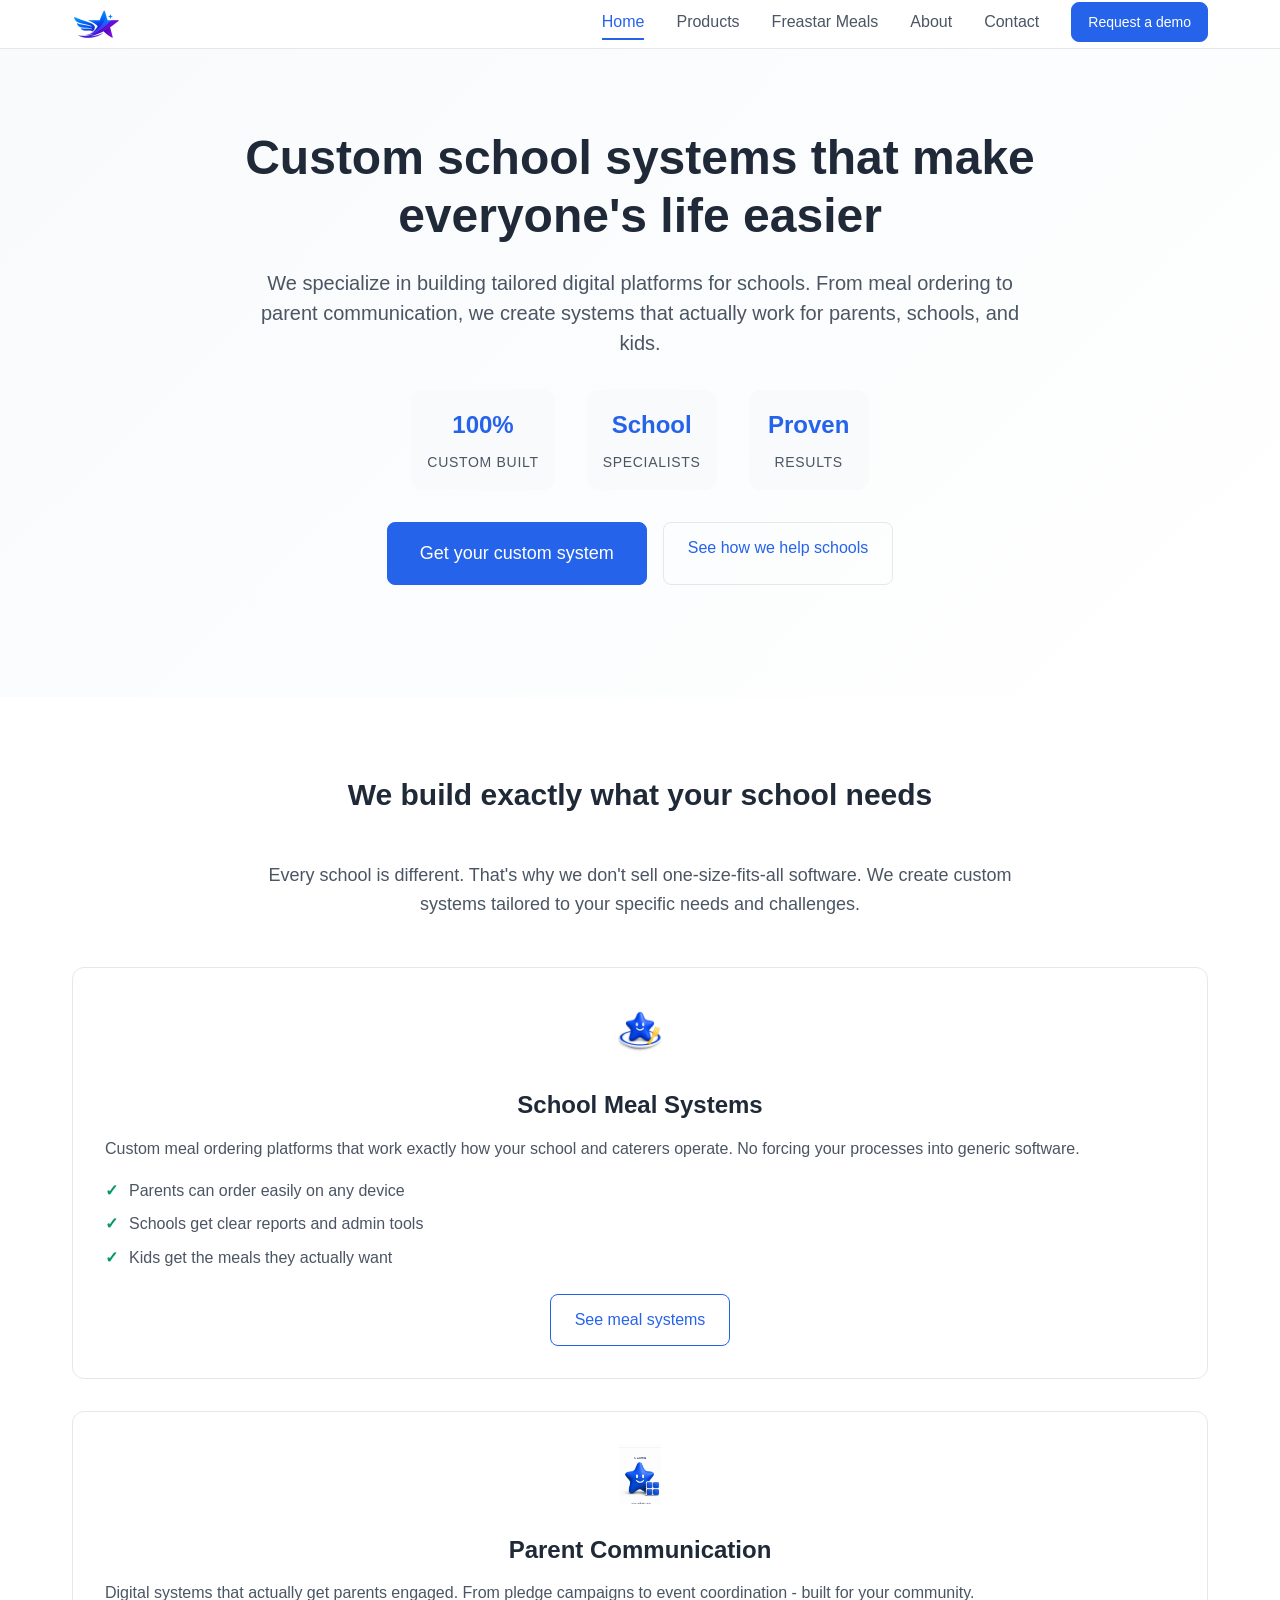
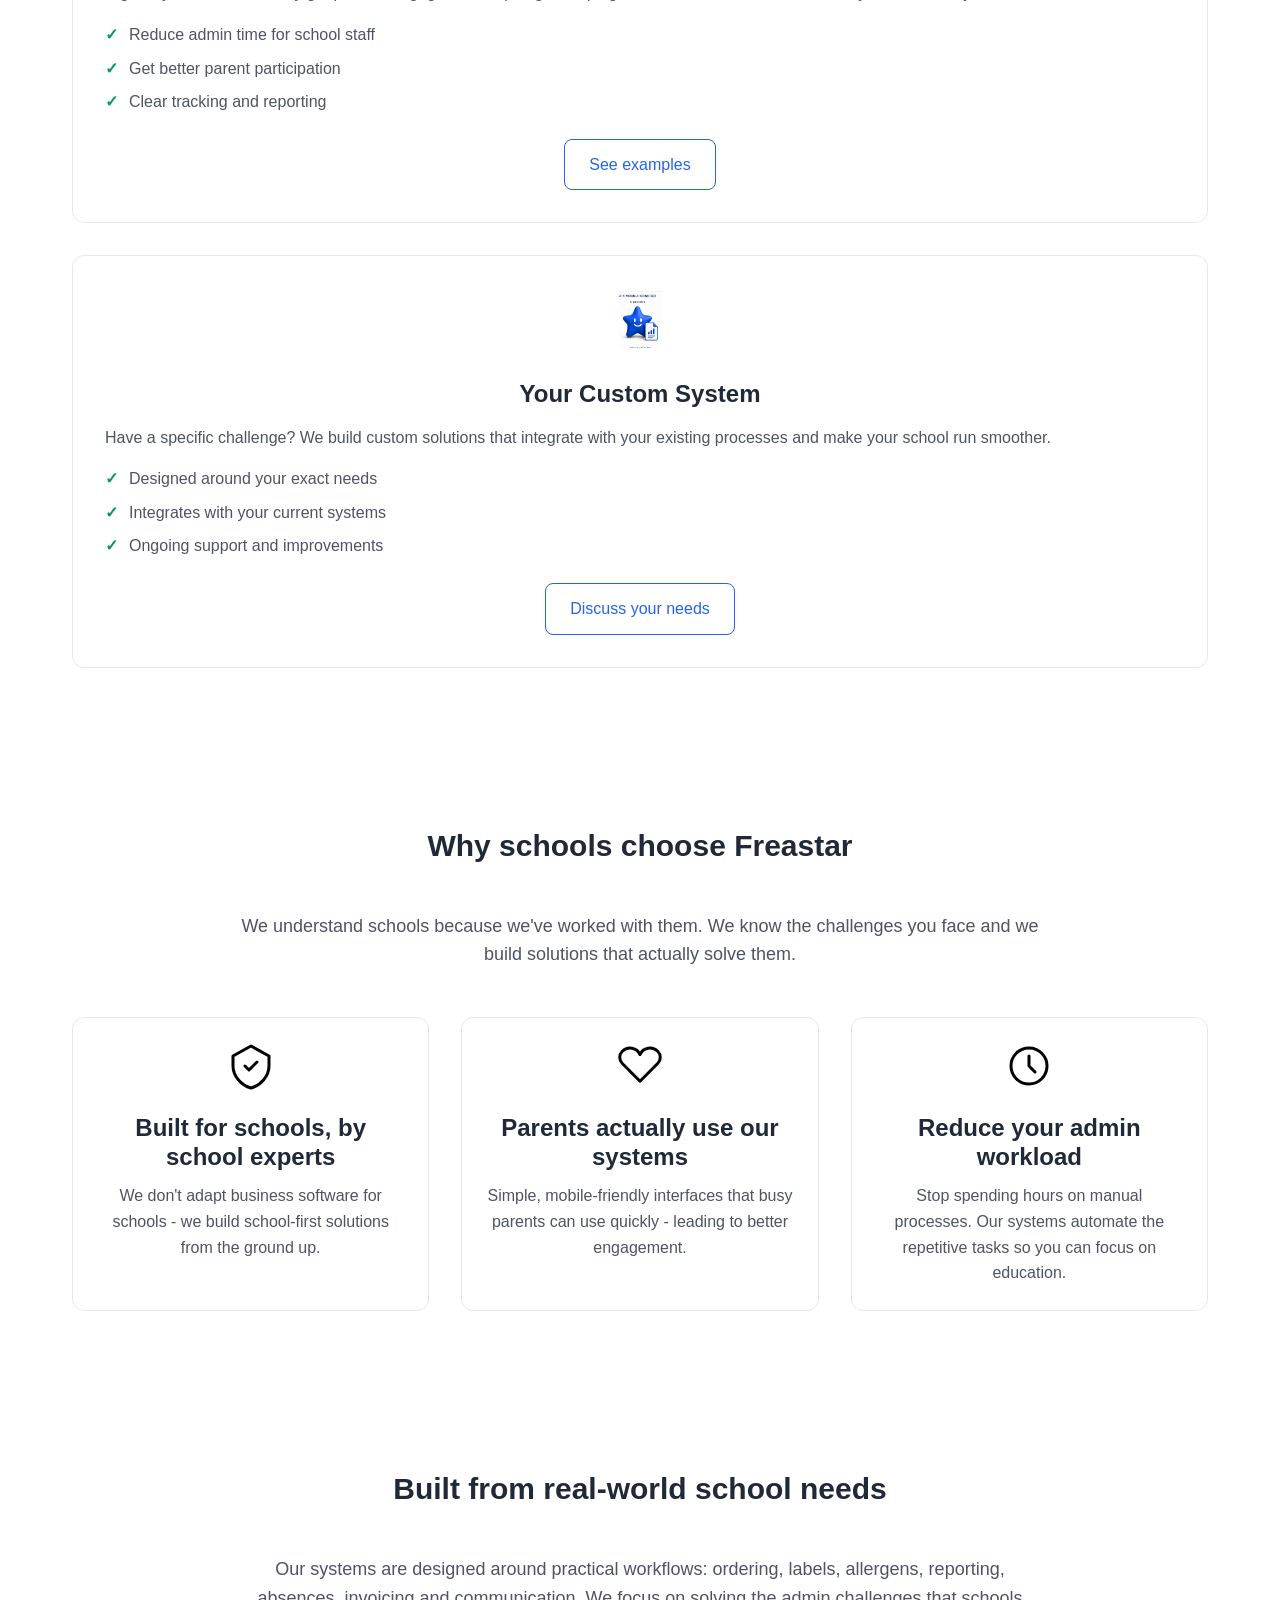
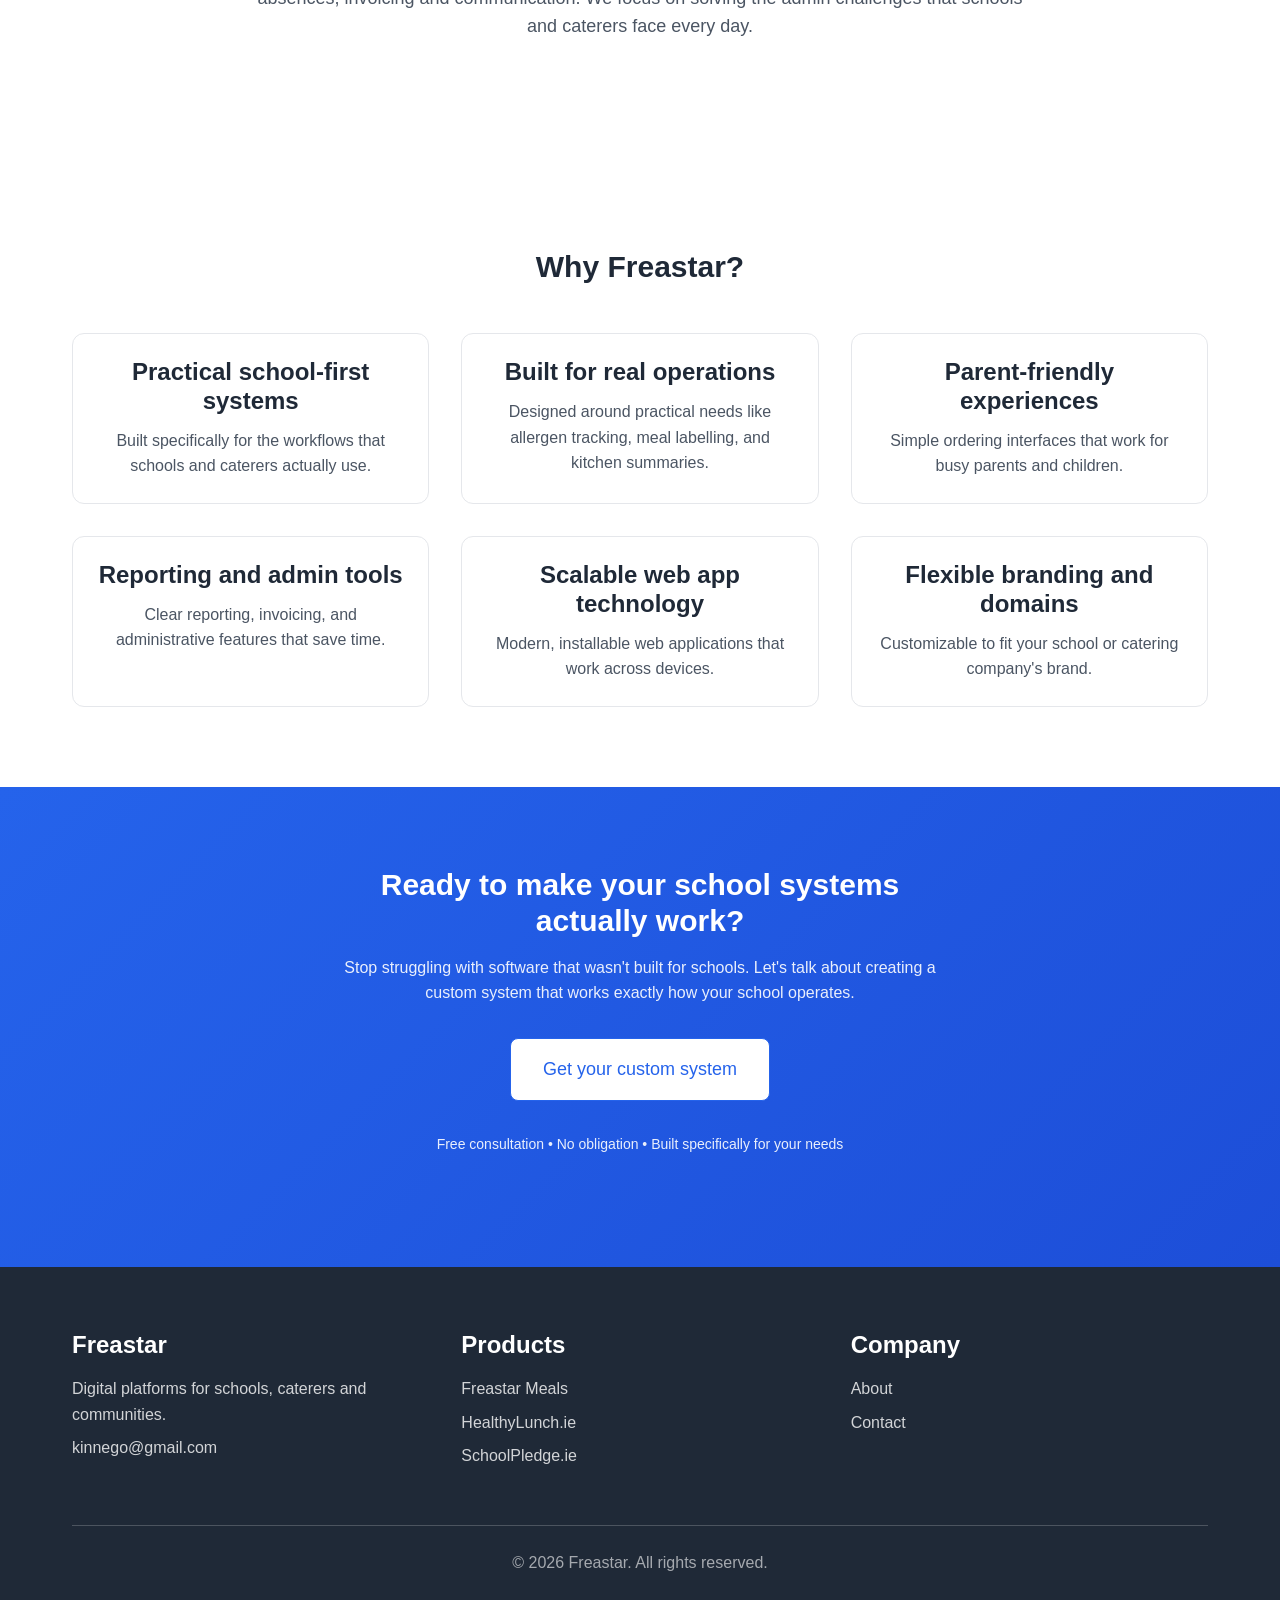
==== commit 0e685f27: "Transform website into sales-focused platform Major homepage redesign: - Updated hero to emphasize c" ====
--- a/index.html
+++ b/index.html
@@ -95,90 +95,121 @@
         <section class="hero">
             <div class="container">
                 <div class="hero__content">
-                    <h1 class="hero__title">Digital platforms for schools, caterers and communities</h1>
-                    <p class="hero__subtitle">Freastar builds practical, easy-to-use systems for school meals, parent engagement, reporting and community-led initiatives.</p>
+                    <h1 class="hero__title">Custom school systems that make everyone's life easier</h1>
+                    <p class="hero__subtitle">We specialize in building tailored digital platforms for schools. From meal ordering to parent communication, we create systems that actually work for parents, schools, and kids.</p>
+                    <div class="hero__stats">
+                        <div class="stat">
+                            <span class="stat__number">100%</span>
+                            <span class="stat__label">Custom built</span>
+                        </div>
+                        <div class="stat">
+                            <span class="stat__number">School</span>
+                            <span class="stat__label">specialists</span>
+                        </div>
+                        <div class="stat">
+                            <span class="stat__number">Proven</span>
+                            <span class="stat__label">results</span>
+                        </div>
+                    </div>
                     <div class="hero__actions">
-                        <a href="products.html" class="button button--primary">Explore products</a>
-                        <a href="contact.html" class="button button--secondary">Request a demo</a>
-                    </div>
-                </div>
-            </div>
-        </section>
-
-        <section class="section products-preview">
-            <div class="container">
-                <h2 class="section__title">Our Products</h2>
+                        <a href="contact.html" class="button button--primary button--large">Get your custom system</a>
+                        <a href="freastar-meals.html" class="button button--secondary">See how we help schools</a>
+                    </div>
+                </div>
+            </div>
+        </section>
+
+        <section class="section solutions">
+            <div class="container">
+                <h2 class="section__title">We build exactly what your school needs</h2>
+                <p class="section__intro">Every school is different. That's why we don't sell one-size-fits-all software. We create custom systems tailored to your specific needs and challenges.</p>
+                
                 <div class="card-grid">
-                    <div class="product-card">
-                        <div class="product-card__header">
-                            <h3>Freastar Meals</h3>
-                            <p class="product-card__subtitle">School meal software for caterers, schools and parents.</p>
-                        </div>
-                        <div class="product-card__content">
-                            <p>Complete school meal ordering platform with parent ordering, allergen tracking, kitchen summaries, meal labels, and reporting.</p>
-                        </div>
-                        <div class="product-card__footer">
-                            <a href="freastar-meals.html" class="button button--outline">Learn more</a>
-                        </div>
-                    </div>
-                    
-                    <div class="product-card">
-                        <div class="product-card__header">
-                            <h3>HealthyLunch.ie</h3>
-                            <p class="product-card__subtitle">Healthy school lunch ordering made simple.</p>
-                        </div>
-                        <div class="product-card__content">
-                            <p>Existing healthy school lunch ordering system supporting parents, children, caterers, and school meal workflows.</p>
-                        </div>
-                        <div class="product-card__footer">
-                            <a href="healthylunch.html" class="button button--outline">Learn more</a>
-                        </div>
-                    </div>
-                    
-                    <div class="product-card">
-                        <div class="product-card__header">
-                            <h3>SchoolPledge.ie</h3>
-                            <p class="product-card__subtitle">Simple digital pledge pages for schools and communities.</p>
-                        </div>
-                        <div class="product-card__content">
-                            <p>Lightweight pledge system helping schools and parent groups create digital pledge pages for initiatives like phone-free agreements.</p>
-                        </div>
-                        <div class="product-card__footer">
-                            <a href="schoolpledge.html" class="button button--outline">Learn more</a>
-                        </div>
-                    </div>
-                </div>
-            </div>
-        </section>
-
-        <section class="section local-focus">
-            <div class="container">
-                <h2 class="section__title">Supporting local caterers and local schools</h2>
-                <p class="section__intro">Freastar Meals is designed to help local catering companies deliver a professional lunch ordering service to nearby schools. By giving caterers the tools for online ordering, menu management, allergen visibility, kitchen summaries, labels and reporting, Freastar helps local providers offer the kind of digital experience usually associated with much larger operators.</p>
+                    <div class="solution-card">
+                        <div class="solution-card__icon">
+                            <img src="icons/3d/star-meals.png" alt="School meals solution" width="60" height="60">
+                        </div>
+                        <div class="solution-card__content">
+                            <h3>School Meal Systems</h3>
+                            <p>Custom meal ordering platforms that work exactly how your school and caterers operate. No forcing your processes into generic software.</p>
+                            <ul class="solution-card__benefits">
+                                <li>Parents can order easily on any device</li>
+                                <li>Schools get clear reports and admin tools</li>
+                                <li>Kids get the meals they actually want</li>
+                            </ul>
+                        </div>
+                        <div class="solution-card__footer">
+                            <a href="freastar-meals.html" class="button button--outline">See meal systems</a>
+                        </div>
+                    </div>
+                    
+                    <div class="solution-card">
+                        <div class="solution-card__icon">
+                            <img src="icons/3d/star-admin.png" alt="Parent communication solution" width="60" height="60">
+                        </div>
+                        <div class="solution-card__content">
+                            <h3>Parent Communication</h3>
+                            <p>Digital systems that actually get parents engaged. From pledge campaigns to event coordination - built for your community.</p>
+                            <ul class="solution-card__benefits">
+                                <li>Reduce admin time for school staff</li>
+                                <li>Get better parent participation</li>
+                                <li>Clear tracking and reporting</li>
+                            </ul>
+                        </div>
+                        <div class="solution-card__footer">
+                            <a href="schoolpledge.html" class="button button--outline">See examples</a>
+                        </div>
+                    </div>
+                    
+                    <div class="solution-card">
+                        <div class="solution-card__icon">
+                            <img src="icons/3d/star-reports.png" alt="Custom school solution" width="60" height="60">
+                        </div>
+                        <div class="solution-card__content">
+                            <h3>Your Custom System</h3>
+                            <p>Have a specific challenge? We build custom solutions that integrate with your existing processes and make your school run smoother.</p>
+                            <ul class="solution-card__benefits">
+                                <li>Designed around your exact needs</li>
+                                <li>Integrates with your current systems</li>
+                                <li>Ongoing support and improvements</li>
+                            </ul>
+                        </div>
+                        <div class="solution-card__footer">
+                            <a href="contact.html" class="button button--outline">Discuss your needs</a>
+                        </div>
+                    </div>
+                </div>
+            </div>
+        </section>
+
+        <section class="section why-choose">
+            <div class="container">
+                <h2 class="section__title">Why schools choose Freastar</h2>
+                <p class="section__intro">We understand schools because we've worked with them. We know the challenges you face and we build solutions that actually solve them.</p>
                 
                 <div class="card-grid card-grid--three">
                     <div class="feature-card">
                         <div class="feature-card__icon">
-                            <img src="icons/3d/star-meals.png" alt="Local providers icon" width="48" height="48">
-                        </div>
-                        <h3>Local providers</h3>
-                        <p>Give local caterers the tools to serve nearby schools professionally.</p>
+                            <img src="icons/badge/trusted-by-schools.svg" alt="Trusted by schools" width="48" height="48">
+                        </div>
+                        <h3>Built for schools, by school experts</h3>
+                        <p>We don't adapt business software for schools - we build school-first solutions from the ground up.</p>
                     </div>
                     
                     <div class="feature-card">
                         <div class="feature-card__icon">
-                            <img src="icons/badge/nutritious-balanced.svg" alt="Fresh community food icon" width="48" height="48">
-                        </div>
-                        <h3>Fresher, community-focused food</h3>
-                        <p>Support a model where food can be prepared closer to the schools and communities it serves.</p>
+                            <img src="icons/badge/loved-by-parents.svg" alt="Loved by parents" width="48" height="48">
+                        </div>
+                        <h3>Parents actually use our systems</h3>
+                        <p>Simple, mobile-friendly interfaces that busy parents can use quickly - leading to better engagement.</p>
                     </div>
                     
                     <div class="feature-card">
                         <div class="feature-card__icon">
-                            <img src="icons/3d/star-admin.png" alt="Less admin icon" width="48" height="48">
-                        </div>
-                        <h3>Less admin, better service</h3>
-                        <p>Online ordering, reporting, labels and kitchen summaries help caterers spend less time fighting spreadsheets and more time delivering a reliable service.</p>
+                            <img src="icons/badge/save-time.svg" alt="Save time" width="48" height="48">
+                        </div>
+                        <h3>Reduce your admin workload</h3>
+                        <p>Stop spending hours on manual processes. Our systems automate the repetitive tasks so you can focus on education.</p>
                     </div>
                 </div>
             </div>
@@ -231,9 +262,12 @@
         <section class="section cta">
             <div class="container">
                 <div class="cta__content">
-                    <h2>Have a school, catering company or community project in mind?</h2>
-                    <p>We'd love to hear about how Freastar could help your organization deliver better digital experiences.</p>
-                    <a href="contact.html" class="button button--primary button--large">Contact Freastar</a>
+                    <h2>Ready to make your school systems actually work?</h2>
+                    <p>Stop struggling with software that wasn't built for schools. Let's talk about creating a custom system that works exactly how your school operates.</p>
+                    <div class="cta__actions">
+                        <a href="contact.html" class="button button--primary button--large">Get your custom system</a>
+                        <p class="cta__note">Free consultation • No obligation • Built specifically for your needs</p>
+                    </div>
                 </div>
             </div>
         </section>
--- a/styles.css
+++ b/styles.css
@@ -588,6 +588,78 @@
     margin: 0;
 }
 
+.solution-card {
+    background-color: var(--bg);
+    border: 1px solid var(--border);
+    border-radius: var(--border-radius-lg);
+    padding: var(--space-8);
+    text-align: center;
+    transition: all 0.2s ease;
+}
+
+.solution-card:hover {
+    transform: translateY(-4px);
+    box-shadow: var(--shadow-lg);
+    border-color: var(--primary);
+}
+
+.solution-card__icon {
+    margin-bottom: var(--space-6);
+}
+
+.solution-card__icon img {
+    width: 60px;
+    height: 60px;
+    object-fit: contain;
+}
+
+.solution-card__content {
+    text-align: left;
+    margin-bottom: var(--space-6);
+}
+
+.solution-card__content h3 {
+    text-align: center;
+    margin-bottom: var(--space-4);
+    color: var(--text);
+}
+
+.solution-card__benefits {
+    list-style: none;
+    padding: 0;
+    margin: var(--space-4) 0 0 0;
+}
+
+.solution-card__benefits li {
+    position: relative;
+    padding-left: var(--space-6);
+    margin-bottom: var(--space-2);
+    color: var(--text-light);
+}
+
+.solution-card__benefits li::before {
+    content: "✓";
+    position: absolute;
+    left: 0;
+    color: var(--success);
+    font-weight: 600;
+}
+
+.solution-card__footer {
+    text-align: center;
+}
+
+.cta__actions {
+    text-align: center;
+}
+
+.cta__note {
+    margin-top: var(--space-4);
+    font-size: var(--font-size-sm);
+    color: rgba(255, 255, 255, 0.8);
+    font-weight: 500;
+}
+
 /* ===================================================================
    HERO SECTIONS
    =================================================================== */
@@ -627,6 +699,38 @@
     justify-content: center;
     flex-wrap: wrap;
     margin-bottom: var(--space-8);
+}
+
+.hero__stats {
+    display: flex;
+    gap: var(--space-8);
+    justify-content: center;
+    margin: var(--space-8) 0;
+    flex-wrap: wrap;
+}
+
+.stat {
+    text-align: center;
+    padding: var(--space-4);
+    background-color: var(--surface);
+    border-radius: var(--border-radius-lg);
+    min-width: 120px;
+}
+
+.stat__number {
+    display: block;
+    font-size: var(--font-size-2xl);
+    font-weight: 700;
+    color: var(--primary);
+    margin-bottom: var(--space-1);
+}
+
+.stat__label {
+    font-size: var(--font-size-sm);
+    font-weight: 500;
+    color: var(--text-light);
+    text-transform: uppercase;
+    letter-spacing: 0.05em;
 }
 
 .hero__highlight {
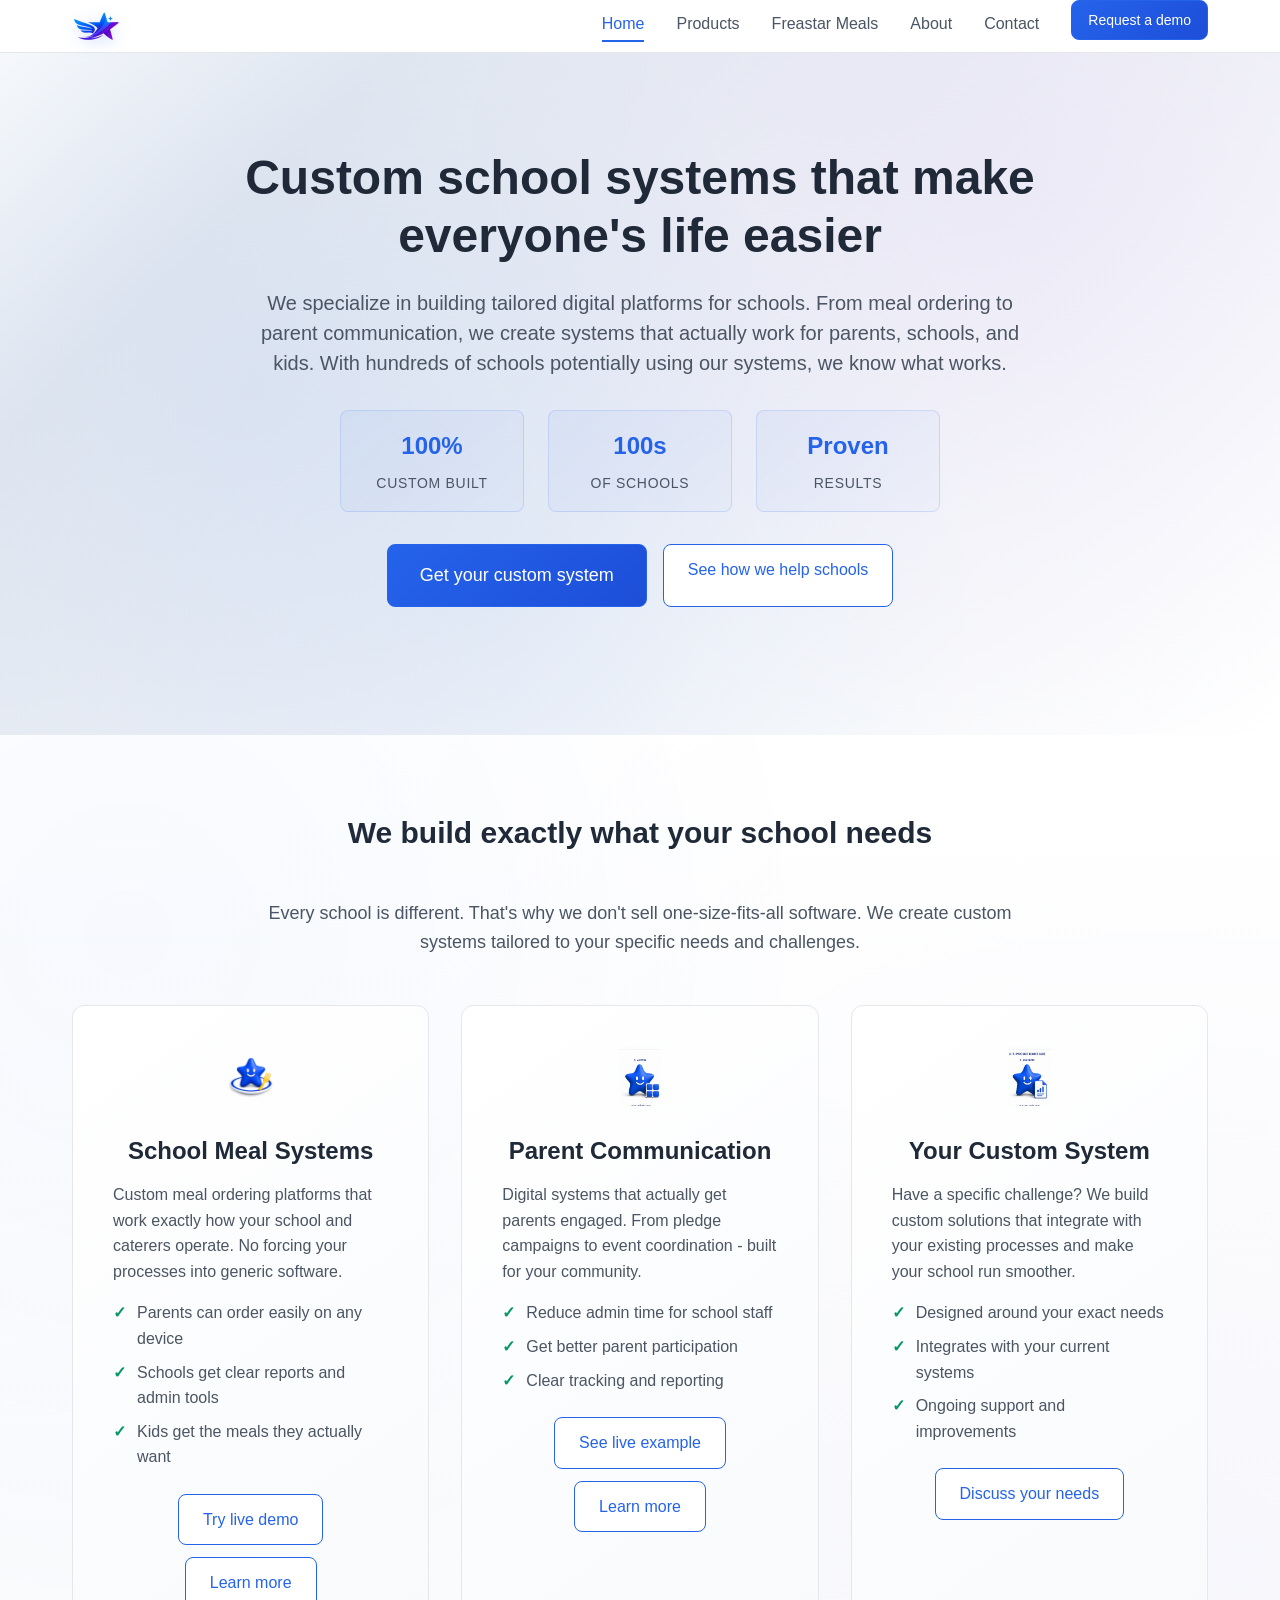
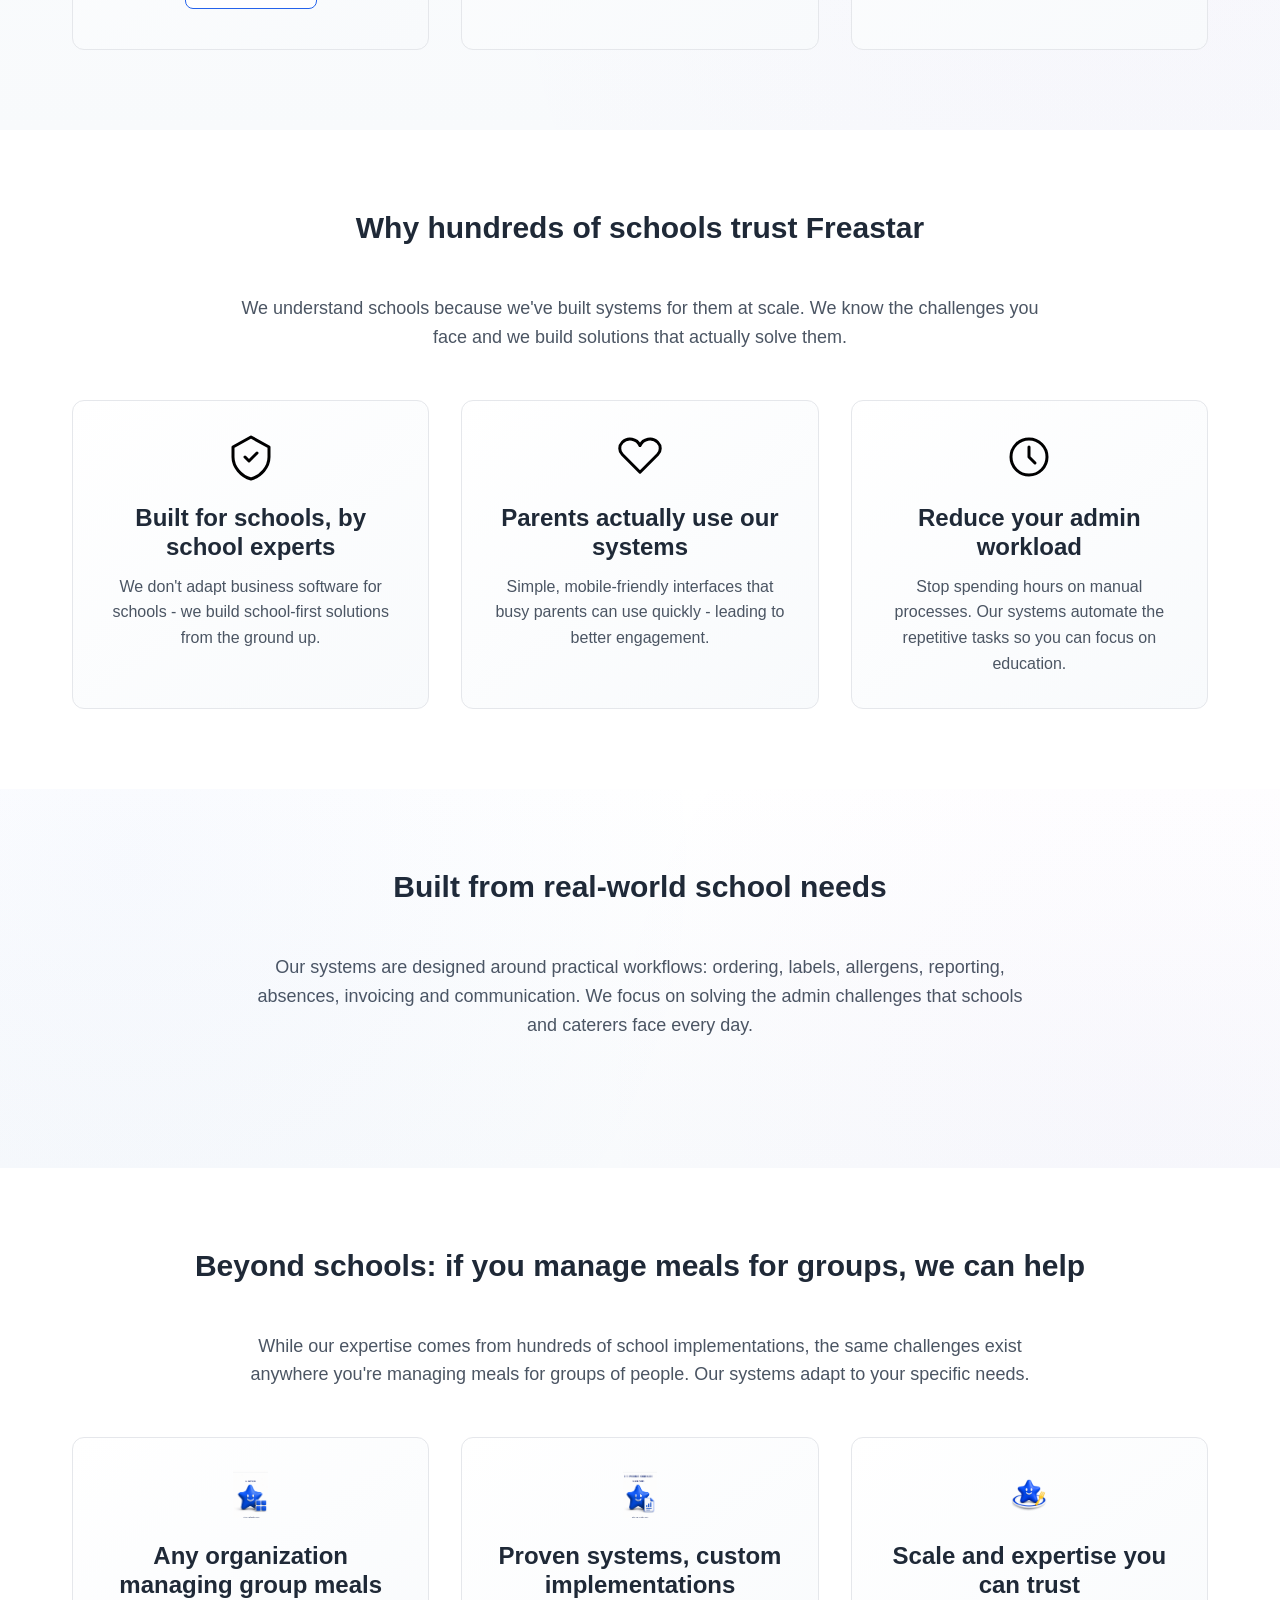
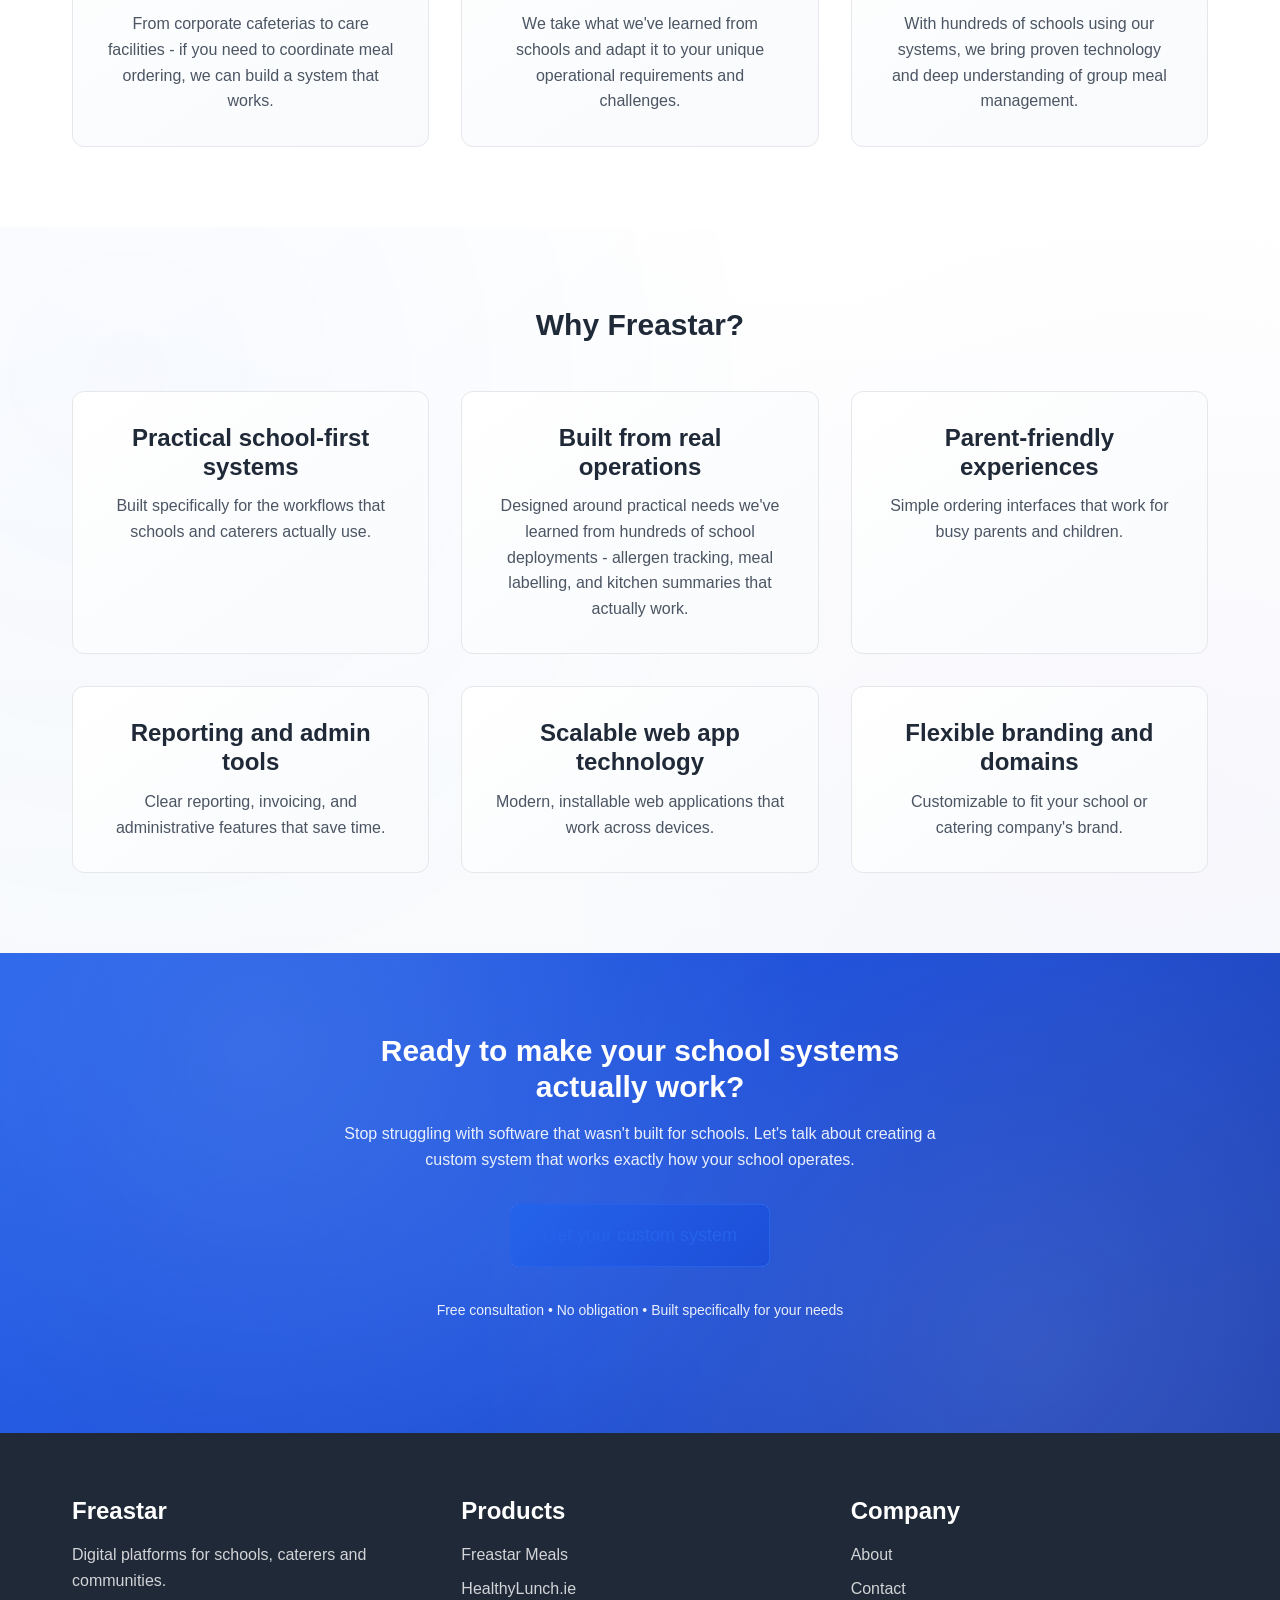
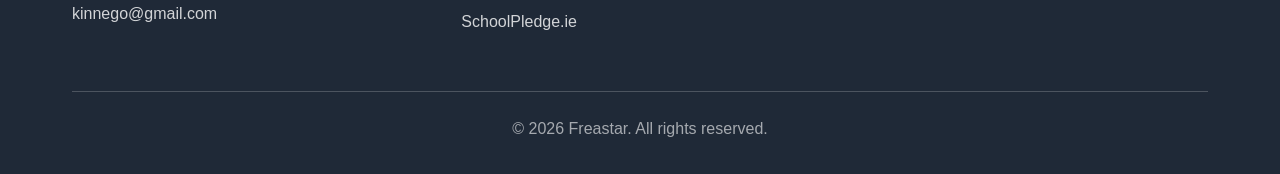
==== commit b42bba26: "Improve layout and button visibility Layout improvements: - Enhanced hero stats with better spacing " ====
--- a/index.html
+++ b/index.html
@@ -96,15 +96,15 @@
             <div class="container">
                 <div class="hero__content">
                     <h1 class="hero__title">Custom school systems that make everyone's life easier</h1>
-                    <p class="hero__subtitle">We specialize in building tailored digital platforms for schools. From meal ordering to parent communication, we create systems that actually work for parents, schools, and kids.</p>
+                    <p class="hero__subtitle">We specialize in building tailored digital platforms for schools. From meal ordering to parent communication, we create systems that actually work for parents, schools, and kids. With hundreds of schools potentially using our systems, we know what works.</p>
                     <div class="hero__stats">
                         <div class="stat">
                             <span class="stat__number">100%</span>
                             <span class="stat__label">Custom built</span>
                         </div>
                         <div class="stat">
-                            <span class="stat__number">School</span>
-                            <span class="stat__label">specialists</span>
+                            <span class="stat__number">100s</span>
+                            <span class="stat__label">of schools</span>
                         </div>
                         <div class="stat">
                             <span class="stat__number">Proven</span>
@@ -139,7 +139,8 @@
                             </ul>
                         </div>
                         <div class="solution-card__footer">
-                            <a href="freastar-meals.html" class="button button--outline">See meal systems</a>
+                            <a href="https://meals.freastar.com" class="button button--outline" target="_blank" rel="noopener">Try live demo</a>
+                            <a href="freastar-meals.html" class="button button--outline">Learn more</a>
                         </div>
                     </div>
                     
@@ -157,7 +158,8 @@
                             </ul>
                         </div>
                         <div class="solution-card__footer">
-                            <a href="schoolpledge.html" class="button button--outline">See examples</a>
+                            <a href="https://schoolpledge.ie" class="button button--outline" target="_blank" rel="noopener">See live example</a>
+                            <a href="schoolpledge.html" class="button button--outline">Learn more</a>
                         </div>
                     </div>
                     
@@ -184,8 +186,8 @@
 
         <section class="section why-choose">
             <div class="container">
-                <h2 class="section__title">Why schools choose Freastar</h2>
-                <p class="section__intro">We understand schools because we've worked with them. We know the challenges you face and we build solutions that actually solve them.</p>
+                <h2 class="section__title">Why hundreds of schools trust Freastar</h2>
+                <p class="section__intro">We understand schools because we've built systems for them at scale. We know the challenges you face and we build solutions that actually solve them.</p>
                 
                 <div class="card-grid card-grid--three">
                     <div class="feature-card">
@@ -222,6 +224,39 @@
             </div>
         </section>
 
+        <section class="section beyond-schools">
+            <div class="container">
+                <h2 class="section__title">Beyond schools: if you manage meals for groups, we can help</h2>
+                <p class="section__intro">While our expertise comes from hundreds of school implementations, the same challenges exist anywhere you're managing meals for groups of people. Our systems adapt to your specific needs.</p>
+                
+                <div class="card-grid card-grid--three">
+                    <div class="feature-card">
+                        <div class="feature-card__icon">
+                            <img src="icons/3d/star-admin.png" alt="Any organization icon" width="48" height="48">
+                        </div>
+                        <h3>Any organization managing group meals</h3>
+                        <p>From corporate cafeterias to care facilities - if you need to coordinate meal ordering, we can build a system that works.</p>
+                    </div>
+                    
+                    <div class="feature-card">
+                        <div class="feature-card__icon">
+                            <img src="icons/3d/star-reports.png" alt="Custom solutions icon" width="48" height="48">
+                        </div>
+                        <h3>Proven systems, custom implementations</h3>
+                        <p>We take what we've learned from schools and adapt it to your unique operational requirements and challenges.</p>
+                    </div>
+                    
+                    <div class="feature-card">
+                        <div class="feature-card__icon">
+                            <img src="icons/3d/star-meals.png" alt="Scale and expertise icon" width="48" height="48">
+                        </div>
+                        <h3>Scale and expertise you can trust</h3>
+                        <p>With hundreds of schools using our systems, we bring proven technology and deep understanding of group meal management.</p>
+                    </div>
+                </div>
+            </div>
+        </section>
+
         <section class="section why-freastar">
             <div class="container">
                 <h2 class="section__title">Why Freastar?</h2>
@@ -232,8 +267,8 @@
                     </div>
                     
                     <div class="feature-card">
-                        <h3>Built for real operations</h3>
-                        <p>Designed around practical needs like allergen tracking, meal labelling, and kitchen summaries.</p>
+                        <h3>Built from real operations</h3>
+                        <p>Designed around practical needs we've learned from hundreds of school deployments - allergen tracking, meal labelling, and kitchen summaries that actually work.</p>
                     </div>
                     
                     <div class="feature-card">
--- a/styles.css
+++ b/styles.css
@@ -169,6 +169,24 @@
 
 .section {
     padding: var(--space-16) 0;
+    position: relative;
+}
+
+.section:nth-child(even) {
+    background: linear-gradient(180deg, #ffffff 0%, #f8fafc 100%);
+}
+
+.section:nth-child(even)::before {
+    content: '';
+    position: absolute;
+    top: 0;
+    left: 0;
+    right: 0;
+    bottom: 0;
+    background: 
+        radial-gradient(circle at 10% 20%, rgba(37, 99, 235, 0.03) 0%, transparent 50%),
+        radial-gradient(circle at 90% 80%, rgba(147, 51, 234, 0.02) 0%, transparent 50%);
+    pointer-events: none;
 }
 
 .section__title {
@@ -214,6 +232,18 @@
     grid-template-columns: 1fr;
 }
 
+@media (min-width: 768px) {
+    .card-grid {
+        grid-template-columns: repeat(auto-fit, minmax(320px, 1fr));
+    }
+}
+
+@media (min-width: 1024px) {
+    .card-grid {
+        grid-template-columns: repeat(3, 1fr);
+    }
+}
+
 .card-grid--two {
     grid-template-columns: repeat(auto-fit, minmax(300px, 1fr));
 }
@@ -289,12 +319,14 @@
 .nav__logo-image {
     height: 48px;
     width: auto;
-    transition: transform 0.2s ease;
+    transition: all 0.3s cubic-bezier(0.4, 0, 0.2, 1);
     border-radius: 8px;
+    filter: drop-shadow(0 4px 8px rgba(37, 99, 235, 0.2));
 }
 
 .nav__logo:hover .nav__logo-image {
-    transform: scale(1.05);
+    transform: scale(1.05) rotate(2deg);
+    filter: drop-shadow(0 8px 16px rgba(37, 99, 235, 0.3));
 }
 
 .nav__logo-fallback {
@@ -364,25 +396,42 @@
 .button {
     display: inline-block;
     padding: var(--space-3) var(--space-6);
-    background-color: var(--primary);
+    background: linear-gradient(135deg, var(--primary) 0%, var(--primary-dark) 100%);
     color: white;
     text-decoration: none;
     border-radius: var(--border-radius);
     font-weight: 500;
-    transition: all 0.2s ease;
+    transition: all 0.3s cubic-bezier(0.4, 0, 0.2, 1);
     border: 1px solid var(--primary);
     cursor: pointer;
     font-size: var(--font-size-base);
     text-align: center;
+    position: relative;
+    overflow: hidden;
+}
+
+.button::before {
+    content: '';
+    position: absolute;
+    top: 0;
+    left: -100%;
+    width: 100%;
+    height: 100%;
+    background: linear-gradient(90deg, transparent, rgba(255, 255, 255, 0.2), transparent);
+    transition: left 0.6s ease;
+}
+
+.button:hover::before {
+    left: 100%;
 }
 
 .button:hover {
-    background-color: var(--primary-dark);
+    background: linear-gradient(135deg, var(--primary-dark) 0%, #1e40af 100%);
     border-color: var(--primary-dark);
     color: white;
     text-decoration: none;
-    transform: translateY(-1px);
-    box-shadow: var(--shadow-md);
+    transform: translateY(-2px);
+    box-shadow: 0 10px 15px -3px rgb(37 99 235 / 0.3), 0 4px 6px -4px rgb(37 99 235 / 0.3);
 }
 
 .button:focus {
@@ -401,26 +450,29 @@
 }
 
 .button--secondary {
-    background-color: transparent;
+    background: white !important;
     color: var(--primary);
-    border-color: var(--border);
+    border-color: var(--primary);
+    border-width: 1px;
 }
 
 .button--secondary:hover {
-    background-color: var(--surface);
+    background: var(--surface) !important;
     color: var(--primary-dark);
     border-color: var(--primary);
 }
 
 .button--outline {
-    background-color: transparent;
+    background: white !important;
     color: var(--primary);
     border-color: var(--primary);
+    border-width: 1px;
 }
 
 .button--outline:hover {
-    background-color: var(--primary);
+    background: var(--primary) !important;
     color: white;
+    border-color: var(--primary-dark);
 }
 
 .button:disabled {
@@ -503,16 +555,35 @@
 
 .feature-card {
     text-align: center;
-    padding: var(--space-6);
-    background-color: var(--bg);
+    padding: var(--space-8);
+    background: linear-gradient(145deg, #ffffff 0%, #f8fafc 100%);
     border: 1px solid var(--border);
     border-radius: var(--border-radius-lg);
-    transition: all 0.2s ease;
+    transition: all 0.3s cubic-bezier(0.4, 0, 0.2, 1);
+    position: relative;
+    overflow: hidden;
+}
+
+.feature-card::after {
+    content: '';
+    position: absolute;
+    top: 0;
+    left: 0;
+    right: 0;
+    height: 4px;
+    background: linear-gradient(90deg, var(--primary), var(--accent), var(--primary-dark));
+    transform: scaleX(0);
+    transition: transform 0.3s ease;
+}
+
+.feature-card:hover::after {
+    transform: scaleX(1);
 }
 
 .feature-card:hover {
     border-color: var(--primary);
-    box-shadow: var(--shadow-md);
+    box-shadow: 0 10px 15px -3px rgb(0 0 0 / 0.1), 0 4px 6px -4px rgb(0 0 0 / 0.1);
+    transform: translateY(-4px);
 }
 
 .feature-card__icon {
@@ -589,18 +660,42 @@
 }
 
 .solution-card {
-    background-color: var(--bg);
+    background: linear-gradient(145deg, #ffffff 0%, #f8fafc 100%);
     border: 1px solid var(--border);
     border-radius: var(--border-radius-lg);
     padding: var(--space-8);
     text-align: center;
-    transition: all 0.2s ease;
+    transition: all 0.3s cubic-bezier(0.4, 0, 0.2, 1);
+    position: relative;
+    overflow: hidden;
+}
+
+@media (min-width: 768px) {
+    .solution-card {
+        padding: var(--space-10);
+    }
+}
+
+.solution-card::before {
+    content: '';
+    position: absolute;
+    top: 0;
+    left: -100%;
+    width: 100%;
+    height: 100%;
+    background: linear-gradient(90deg, transparent, rgba(37, 99, 235, 0.1), transparent);
+    transition: left 0.6s ease;
+}
+
+.solution-card:hover::before {
+    left: 100%;
 }
 
 .solution-card:hover {
-    transform: translateY(-4px);
-    box-shadow: var(--shadow-lg);
+    transform: translateY(-8px);
+    box-shadow: 0 20px 25px -5px rgb(0 0 0 / 0.1), 0 10px 10px -5px rgb(0 0 0 / 0.04);
     border-color: var(--primary);
+    background: linear-gradient(145deg, #ffffff 0%, #f1f5f9 100%);
 }
 
 .solution-card__icon {
@@ -647,6 +742,10 @@
 
 .solution-card__footer {
     text-align: center;
+    display: flex;
+    gap: var(--space-3);
+    justify-content: center;
+    flex-wrap: wrap;
 }
 
 .cta__actions {
@@ -660,14 +759,55 @@
     font-weight: 500;
 }
 
+.highlight-box {
+    background-color: var(--surface);
+    border: 1px solid var(--border);
+    border-radius: var(--border-radius-lg);
+    padding: var(--space-6);
+    margin-top: var(--space-6);
+}
+
+.highlight-box h3 {
+    margin-bottom: var(--space-4);
+    color: var(--primary);
+}
+
+.highlight-box ul {
+    margin: 0;
+    color: var(--text-light);
+}
+
+.highlight-box li {
+    margin-bottom: var(--space-2);
+}
+
+.highlight-box strong {
+    color: var(--text);
+}
+
 /* ===================================================================
    HERO SECTIONS
    =================================================================== */
 
 .hero {
-    padding: var(--space-20) 0;
-    background: linear-gradient(135deg, var(--surface) 0%, var(--bg) 100%);
+    padding: var(--space-24) 0;
+    background: linear-gradient(135deg, #f8fafc 0%, #e2e8f0 20%, #ffffff 100%);
+    position: relative;
     text-align: center;
+    overflow: hidden;
+}
+
+.hero::before {
+    content: '';
+    position: absolute;
+    top: 0;
+    left: 0;
+    right: 0;
+    bottom: 0;
+    background: radial-gradient(circle at 20% 50%, rgba(37, 99, 235, 0.05) 0%, transparent 50%),
+                radial-gradient(circle at 80% 20%, rgba(147, 51, 234, 0.05) 0%, transparent 50%),
+                radial-gradient(circle at 40% 80%, rgba(59, 130, 246, 0.05) 0%, transparent 50%);
+    pointer-events: none;
 }
 
 .hero--page {
@@ -677,6 +817,8 @@
 .hero__content {
     max-width: 800px;
     margin: 0 auto;
+    position: relative;
+    z-index: 1;
 }
 
 .hero__title {
@@ -703,18 +845,59 @@
 
 .hero__stats {
     display: flex;
-    gap: var(--space-8);
+    gap: var(--space-6);
     justify-content: center;
     margin: var(--space-8) 0;
     flex-wrap: wrap;
+    max-width: 600px;
+    margin-left: auto;
+    margin-right: auto;
 }
 
 .stat {
     text-align: center;
-    padding: var(--space-4);
-    background-color: var(--surface);
+    padding: var(--space-4) var(--space-5);
+    background: linear-gradient(145deg, rgba(37, 99, 235, 0.05) 0%, rgba(37, 99, 235, 0.02) 100%);
+    border: 1px solid rgba(37, 99, 235, 0.15);
+    border-radius: var(--border-radius);
+    flex: 1;
+    min-width: 120px;
+    transition: all 0.3s ease;
+    position: relative;
+    overflow: hidden;
+}
+
+.stat::before {
+    content: '';
+    position: absolute;
+    top: -2px;
+    left: -2px;
+    right: -2px;
+    bottom: -2px;
+    background: linear-gradient(135deg, var(--primary), var(--accent), var(--primary-dark));
     border-radius: var(--border-radius-lg);
-    min-width: 120px;
+    opacity: 0;
+    transition: opacity 0.3s ease;
+    z-index: -1;
+}
+
+.stat:hover::before {
+    opacity: 1;
+}
+
+.stat:hover {
+    transform: translateY(-2px);
+    color: white;
+    background: linear-gradient(145deg, var(--primary) 0%, var(--primary-dark) 100%);
+    border-color: var(--primary);
+}
+
+.stat:hover .stat__number {
+    color: white;
+}
+
+.stat:hover .stat__label {
+    color: rgba(255, 255, 255, 0.9);
 }
 
 .stat__number {
@@ -1058,14 +1241,32 @@
    =================================================================== */
 
 .cta {
-    background: linear-gradient(135deg, var(--primary) 0%, var(--primary-dark) 100%);
+    background: linear-gradient(135deg, var(--primary) 0%, var(--primary-dark) 50%, #1e40af 100%);
+    position: relative;
     color: white;
+    overflow: hidden;
+}
+
+.cta::before {
+    content: '';
+    position: absolute;
+    top: 0;
+    left: 0;
+    right: 0;
+    bottom: 0;
+    background: 
+        radial-gradient(circle at 20% 20%, rgba(255, 255, 255, 0.1) 0%, transparent 50%),
+        radial-gradient(circle at 80% 80%, rgba(255, 255, 255, 0.1) 0%, transparent 50%),
+        radial-gradient(circle at 40% 60%, rgba(59, 130, 246, 0.2) 0%, transparent 50%);
+    pointer-events: none;
 }
 
 .cta__content {
     text-align: center;
     max-width: 600px;
     margin: 0 auto;
+    position: relative;
+    z-index: 1;
 }
 
 .cta h2 {
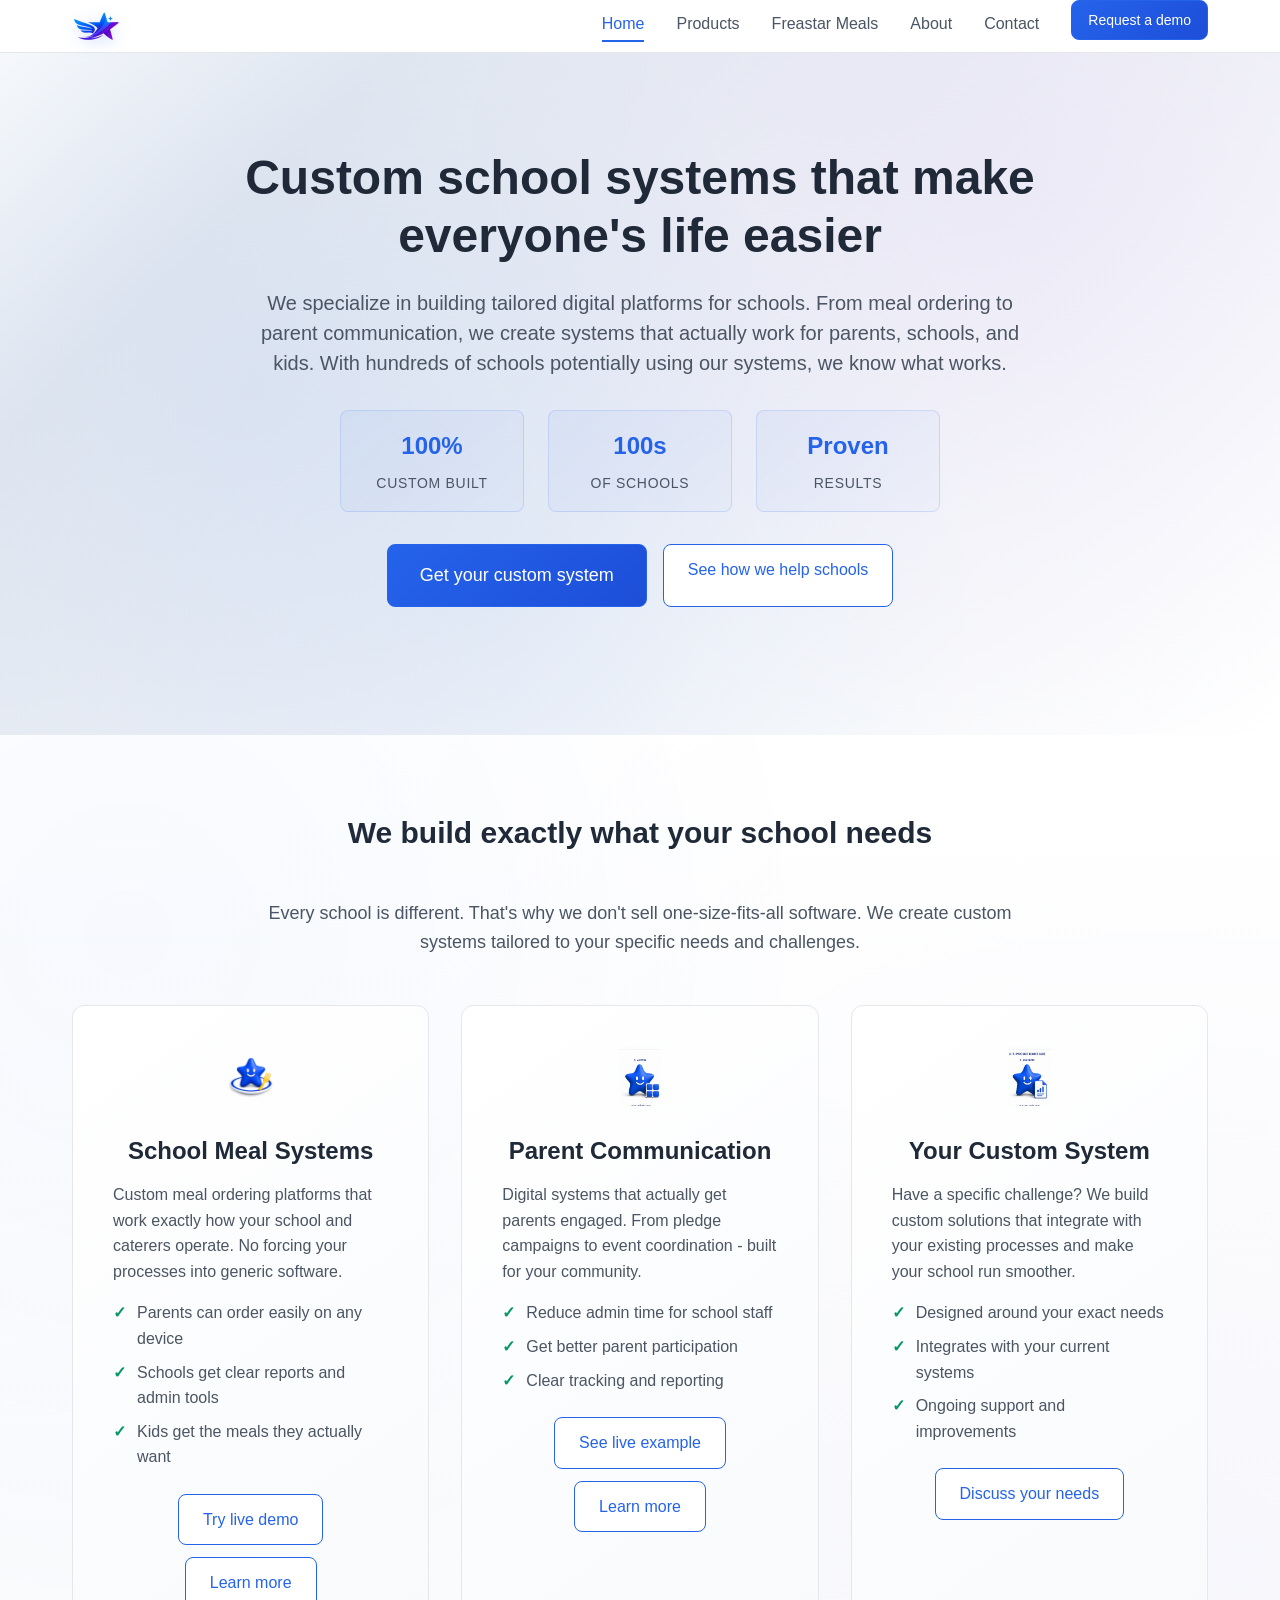
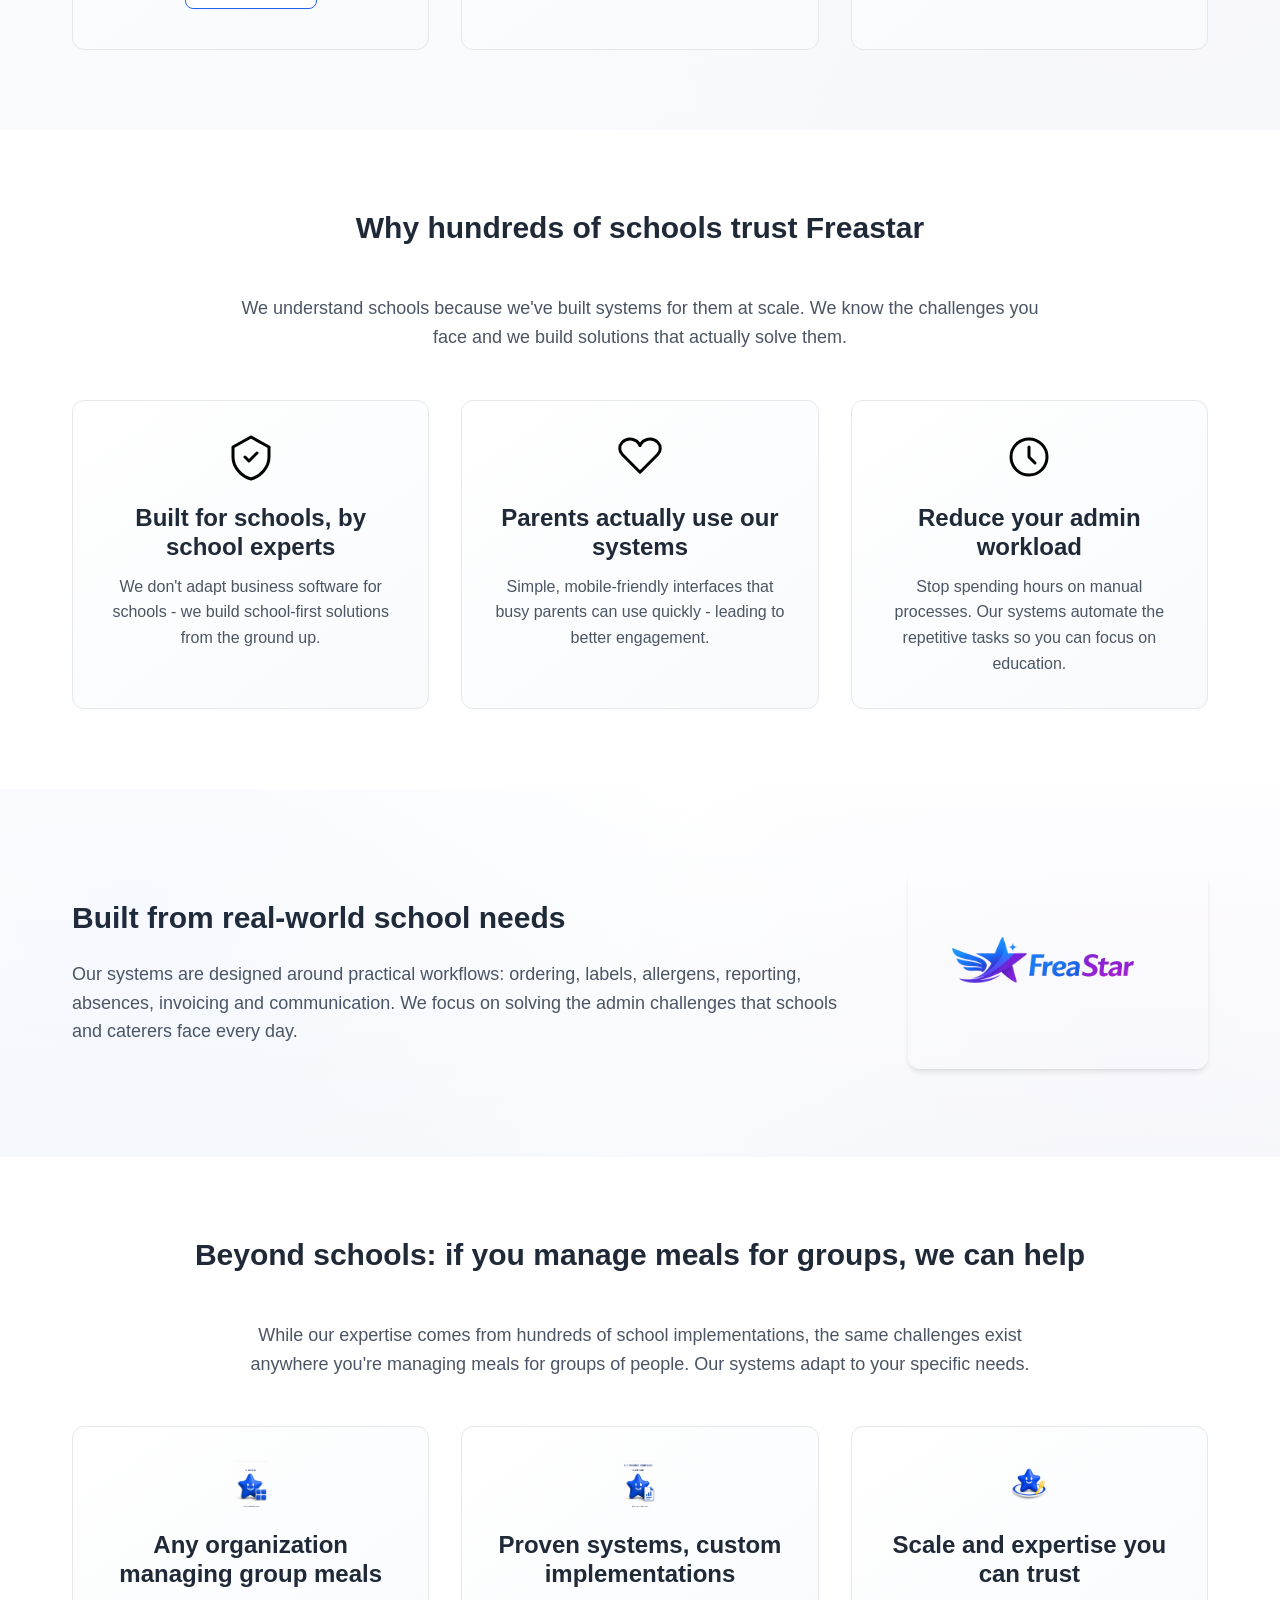
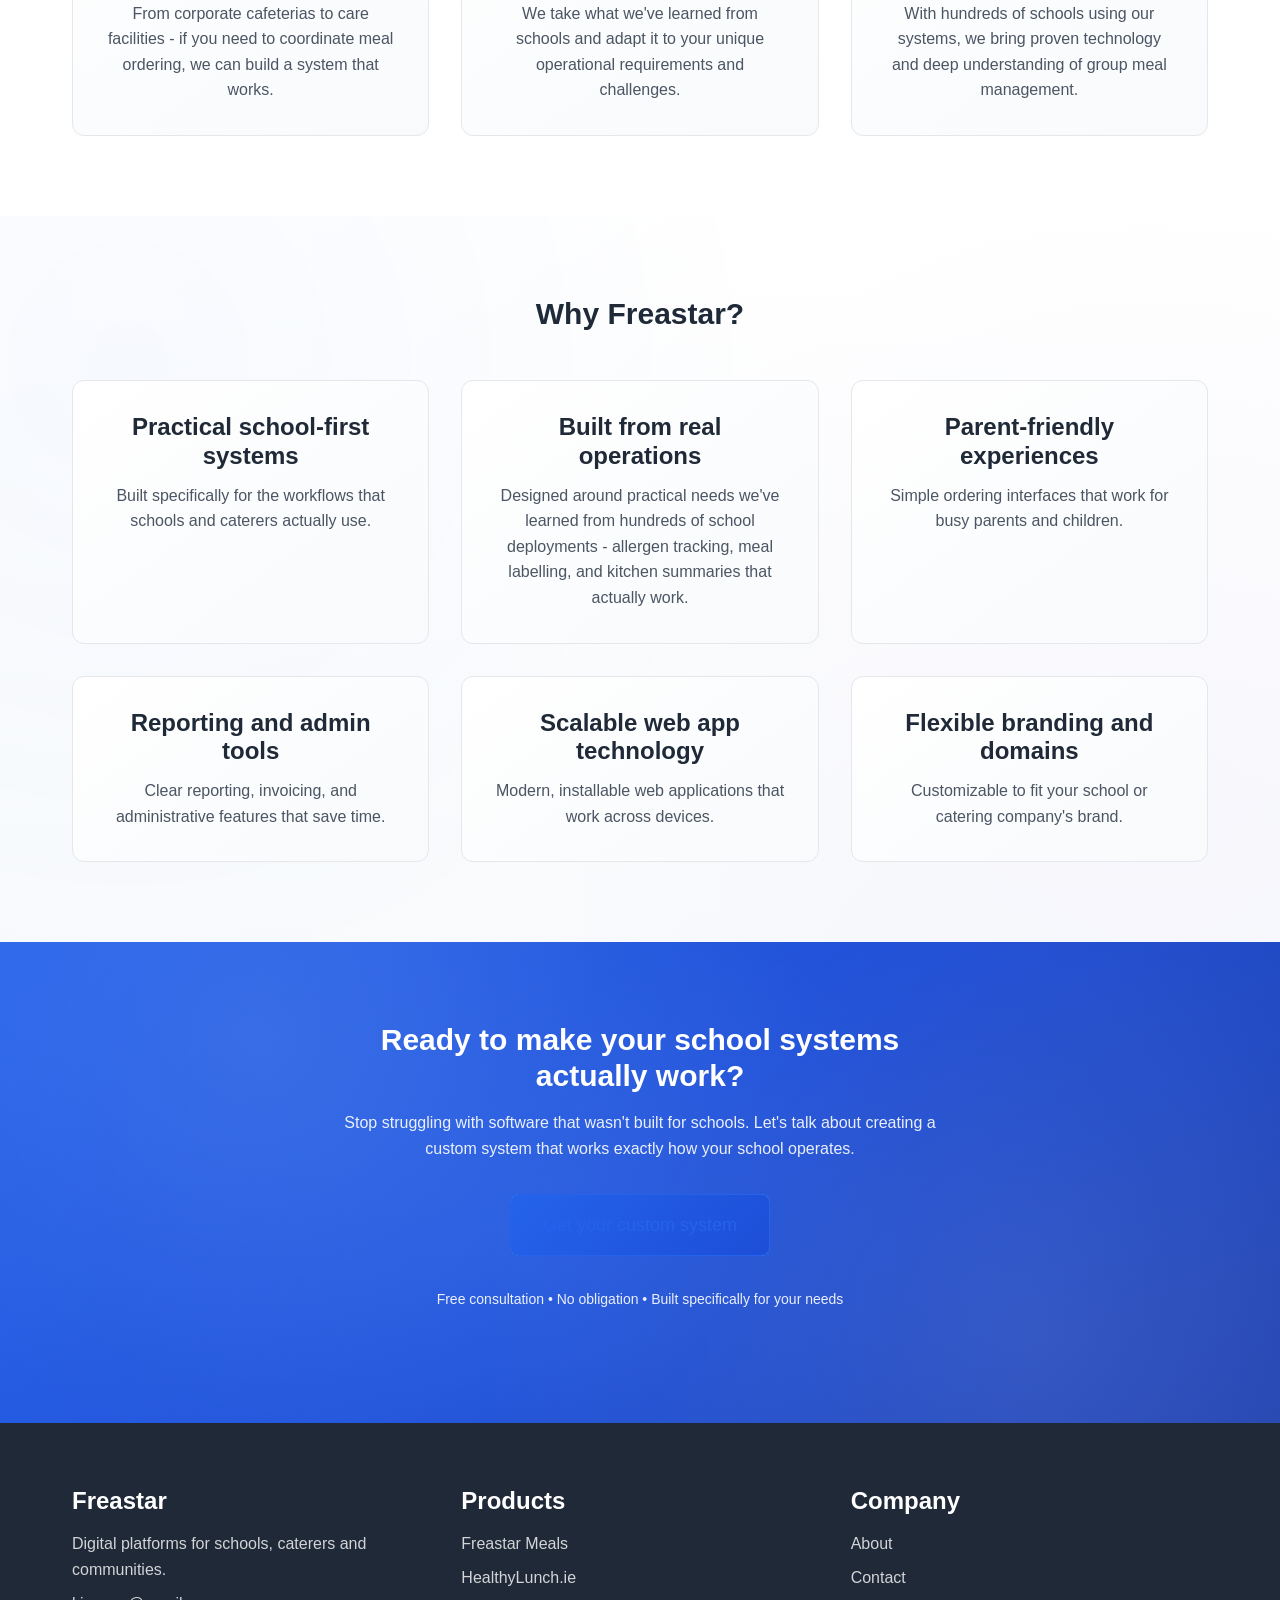
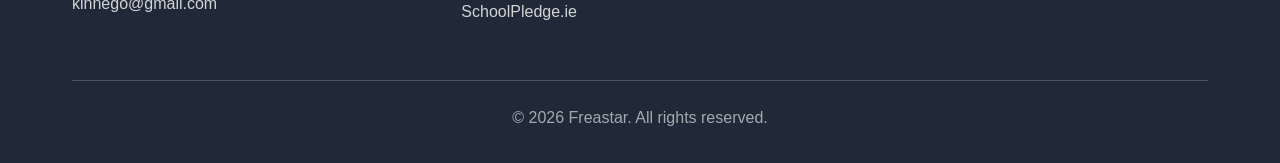
==== commit 07bab440: "Add strategic images to enhance page sections Image enhancements: - Added social-preview.png to Heal" ====
--- a/index.html
+++ b/index.html
@@ -23,8 +23,10 @@
     
     <!-- Favicons -->
     <link rel="icon" type="image/x-icon" href="favicon.ico">
-    <link rel="icon" type="image/png" sizes="32x32" href="favicon.png">
-    <link rel="apple-touch-icon" sizes="192x192" href="favicon.png">
+    <link rel="icon" type="image/png" sizes="16x16" href="favicon-16x16.png">
+    <link rel="icon" type="image/png" sizes="32x32" href="favicon-32x32.png">
+    <link rel="apple-touch-icon" sizes="180x180" href="apple-touch-icon.png">
+    <link rel="manifest" href="manifest.json">
     
     <link rel="stylesheet" href="styles.css">
     
@@ -219,8 +221,15 @@
 
         <section class="section real-world">
             <div class="container">
-                <h2 class="section__title">Built from real-world school needs</h2>
-                <p class="section__intro">Our systems are designed around practical workflows: ordering, labels, allergens, reporting, absences, invoicing and communication. We focus on solving the admin challenges that schools and caterers face every day.</p>
+                <div class="section__content">
+                    <div class="section__text">
+                        <h2 class="section__title">Built from real-world school needs</h2>
+                        <p class="section__intro">Our systems are designed around practical workflows: ordering, labels, allergens, reporting, absences, invoicing and communication. We focus on solving the admin challenges that schools and caterers face every day.</p>
+                    </div>
+                    <div class="section__visual">
+                        <img src="assets/freastar-logo-live.png" alt="Freastar in action" class="section__image">
+                    </div>
+                </div>
             </div>
         </section>
 
--- a/styles.css
+++ b/styles.css
@@ -202,6 +202,64 @@
     color: var(--text-light);
 }
 
+.section__content {
+    display: flex;
+    align-items: center;
+    gap: var(--space-12);
+    flex-wrap: wrap;
+}
+
+.section__text {
+    flex: 1;
+    min-width: 300px;
+}
+
+.section__text .section__title {
+    text-align: left;
+    margin-bottom: var(--space-6);
+}
+
+.section__text .section__intro {
+    text-align: left;
+    margin-bottom: 0;
+}
+
+.section__visual {
+    flex: 0 0 auto;
+    max-width: 300px;
+}
+
+.section__image {
+    max-width: 100%;
+    height: auto;
+    border-radius: var(--border-radius-lg);
+    box-shadow: var(--shadow-md);
+    opacity: 0.9;
+    transition: all 0.3s ease;
+}
+
+.section__image:hover {
+    opacity: 1;
+    transform: scale(1.02);
+    box-shadow: var(--shadow-lg);
+}
+
+@media (max-width: 768px) {
+    .section__content {
+        flex-direction: column;
+        text-align: center;
+    }
+    
+    .section__text .section__title,
+    .section__text .section__intro {
+        text-align: center;
+    }
+    
+    .section__visual {
+        max-width: 250px;
+    }
+}
+
 .eyebrow {
     display: inline-block;
     font-size: var(--font-size-sm);
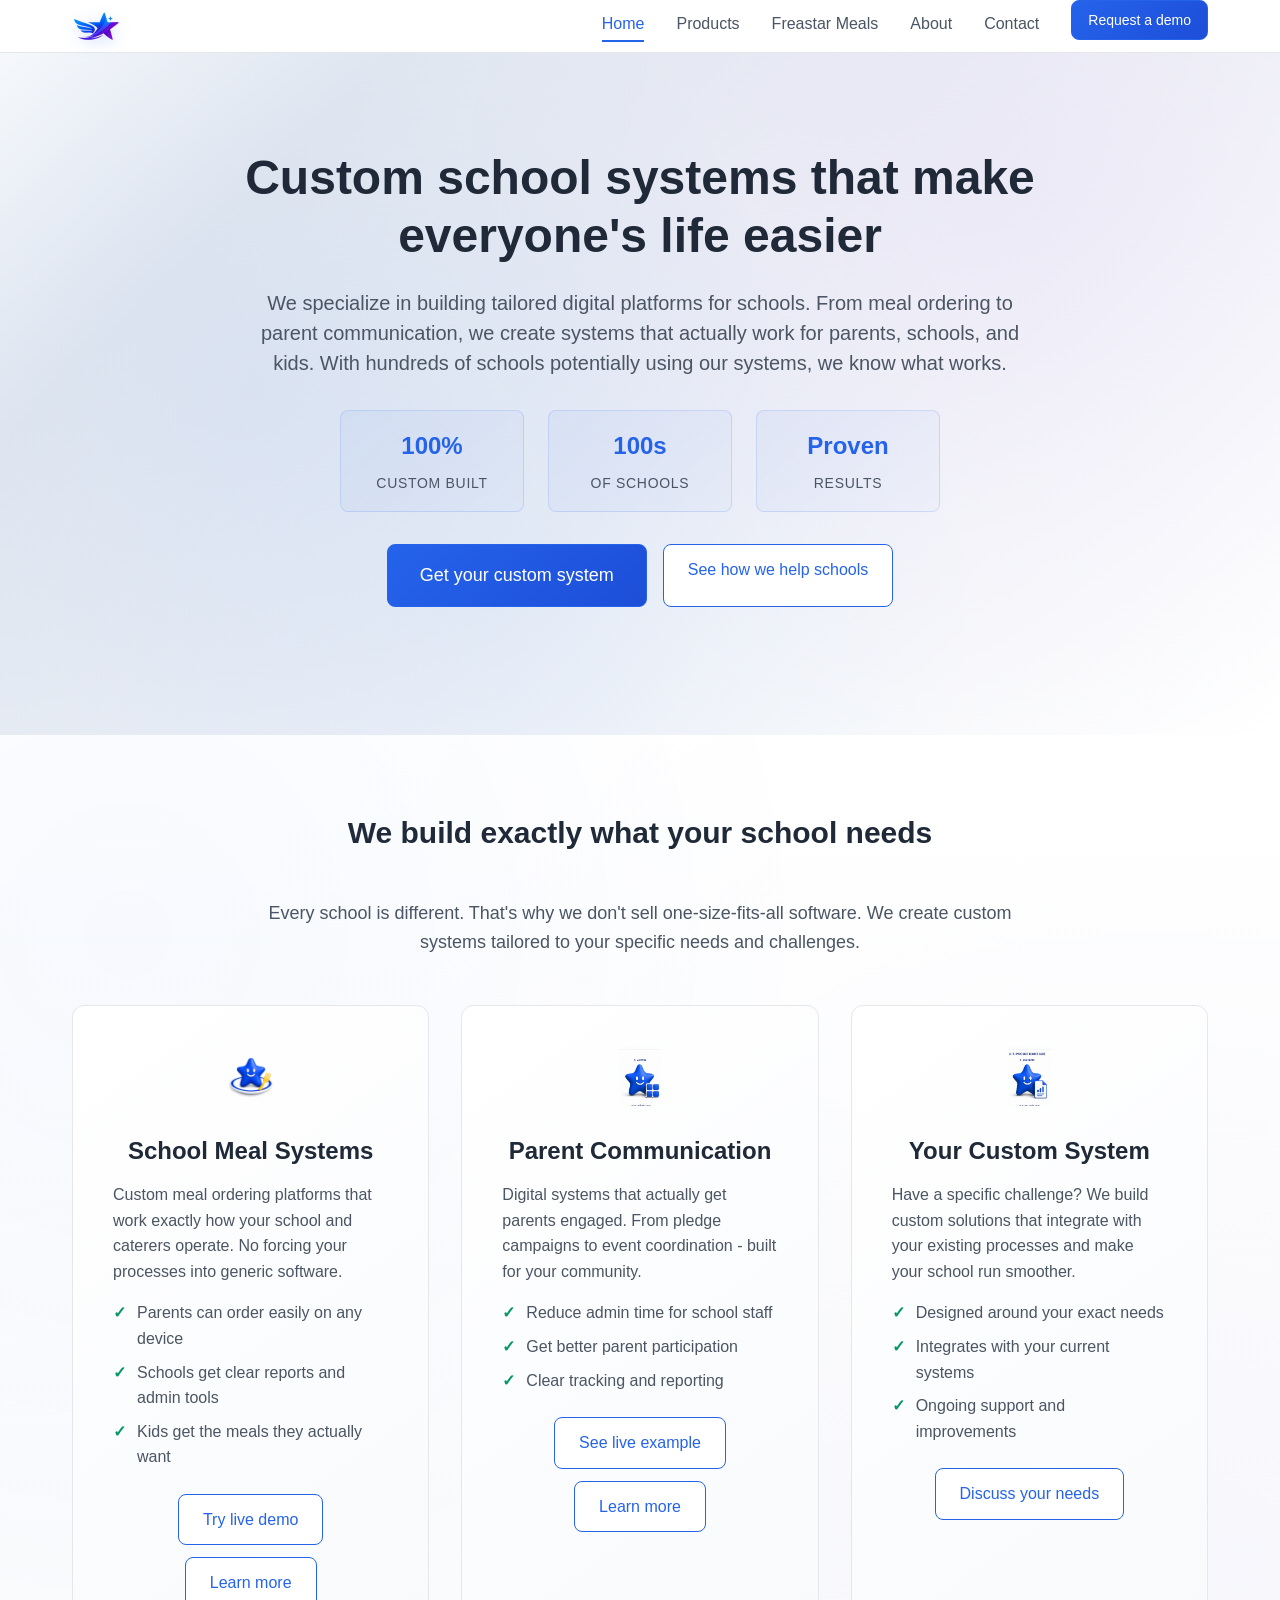
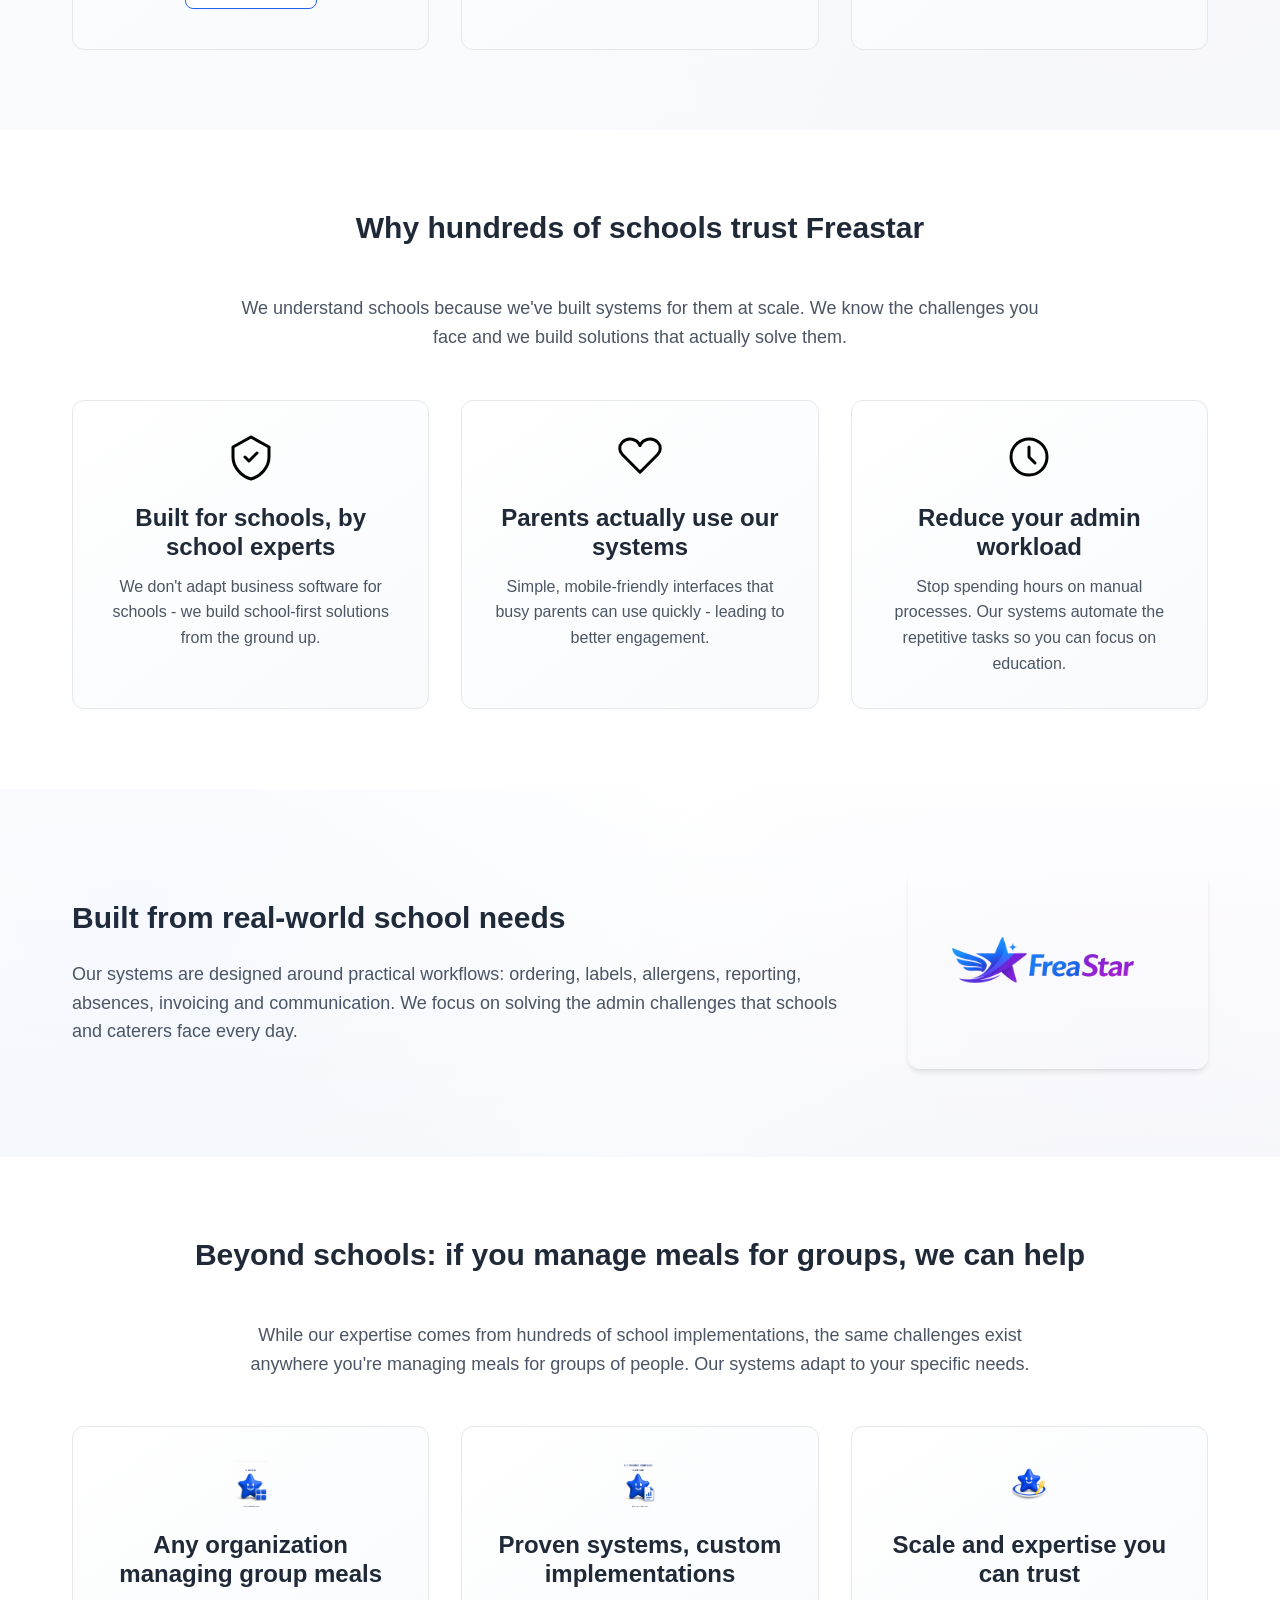
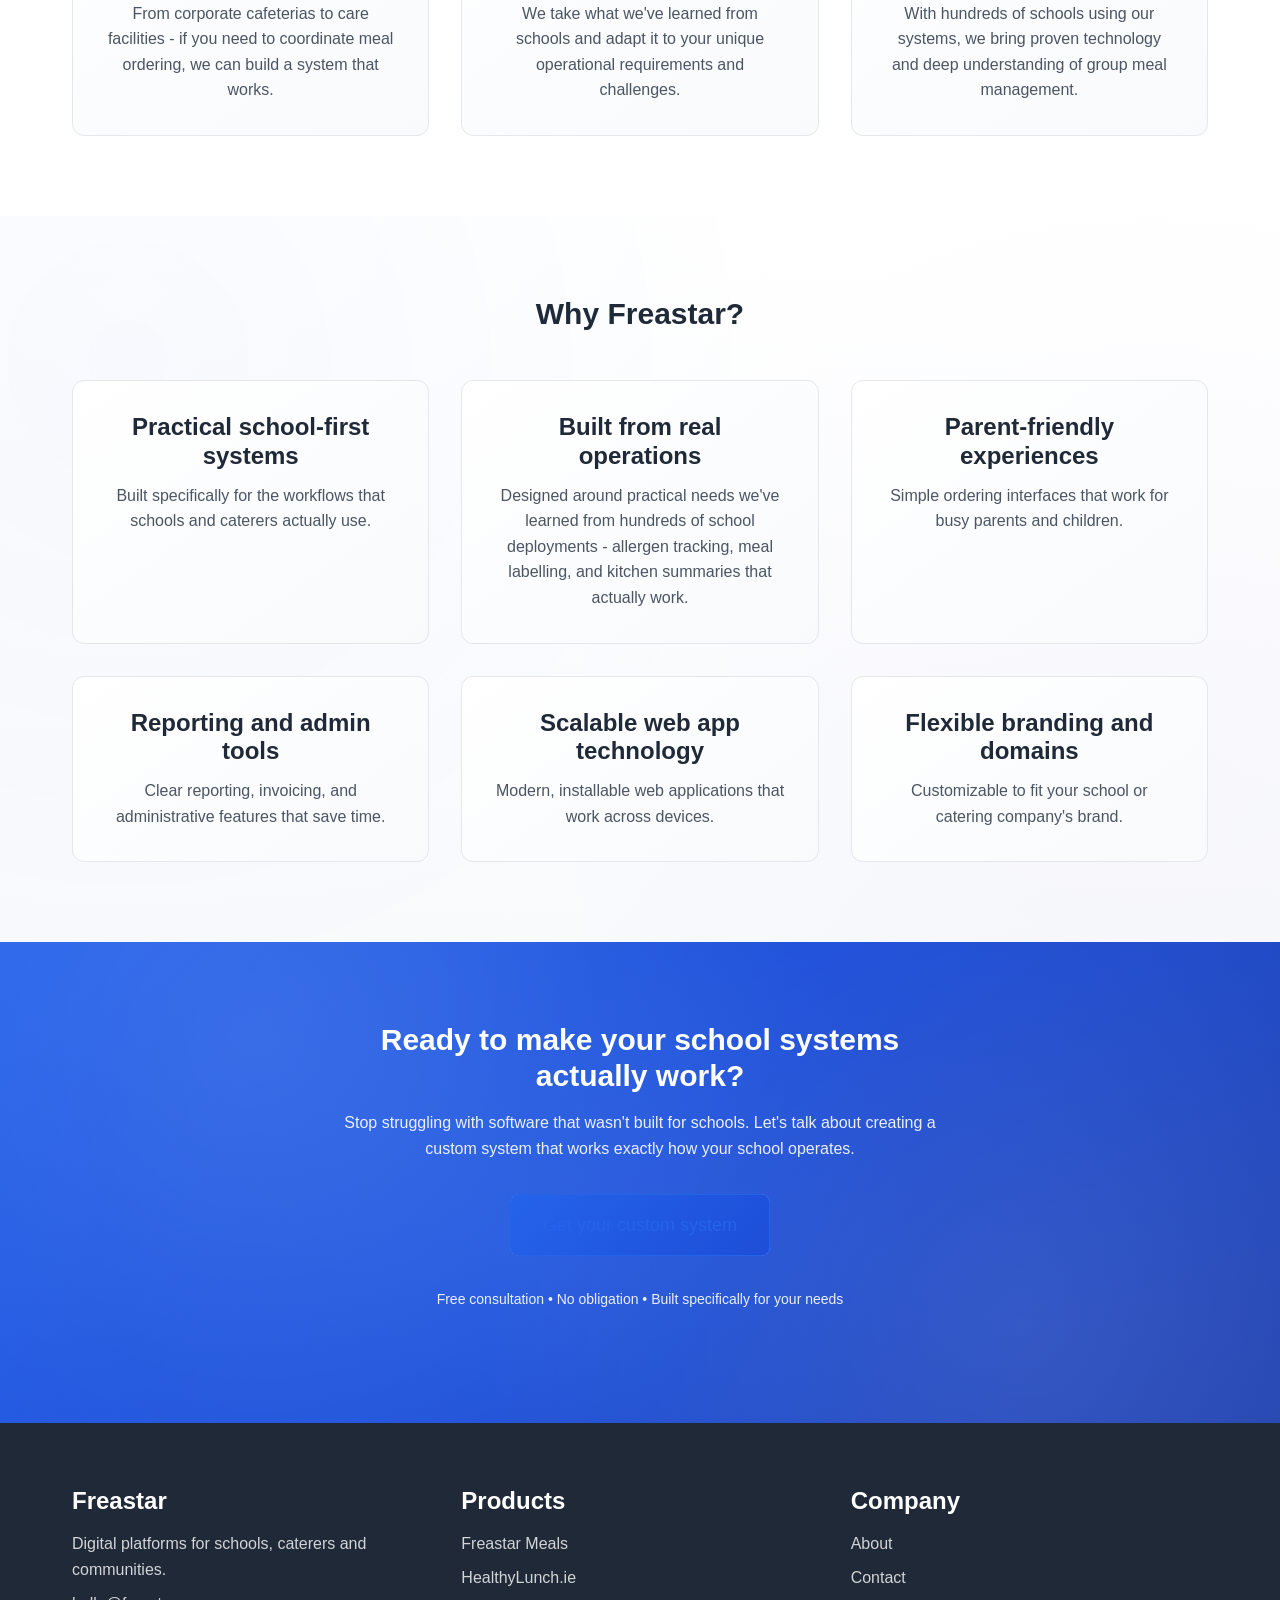
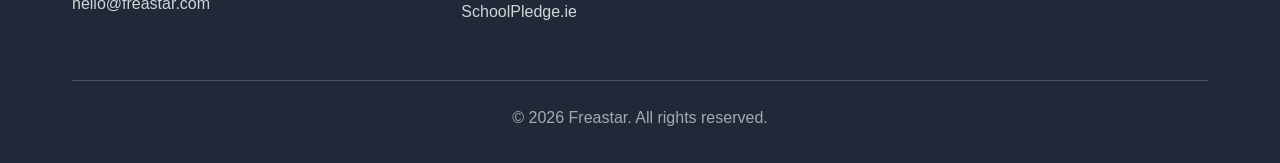
==== commit 9a87feaa: "email address update" ====
--- a/index.html
+++ b/index.html
@@ -38,7 +38,7 @@
         "name": "Freastar",
         "url": "https://freastar.com",
         "description": "Freastar builds practical digital platforms for schools, caterers, parents, and communities.",
-        "email": "kinnego@gmail.com",
+        "email": "hello@freastar.com",
         "foundingLocation": {
             "@type": "Place",
             "name": "Ireland"
@@ -323,7 +323,7 @@
                 <div class="footer__section">
                     <h3>Freastar</h3>
                     <p>Digital platforms for schools, caterers and communities.</p>
-                    <p><a href="mailto:kinnego@gmail.com">kinnego@gmail.com</a></p>
+                    <p><a href="mailto:hello@freastar.com">hello@freastar.com</a></p>
                 </div>
                 
                 <div class="footer__section">
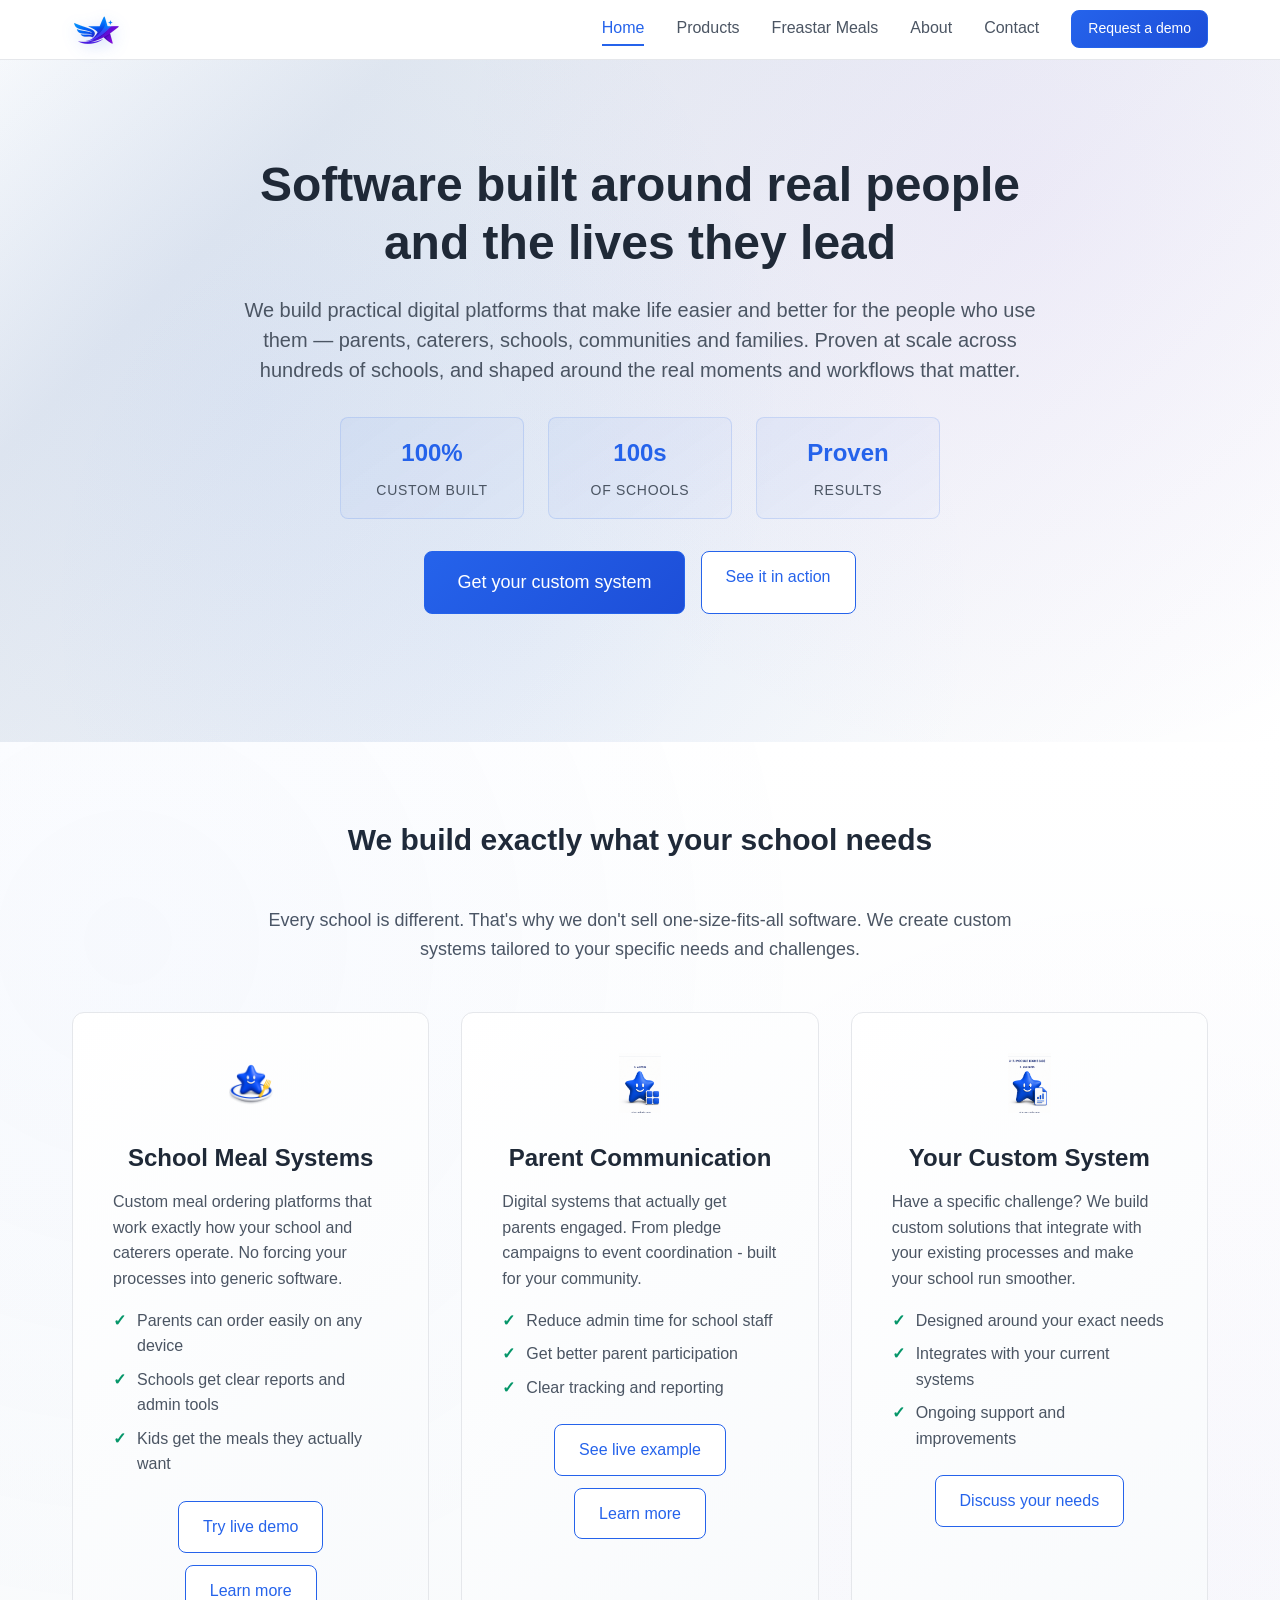
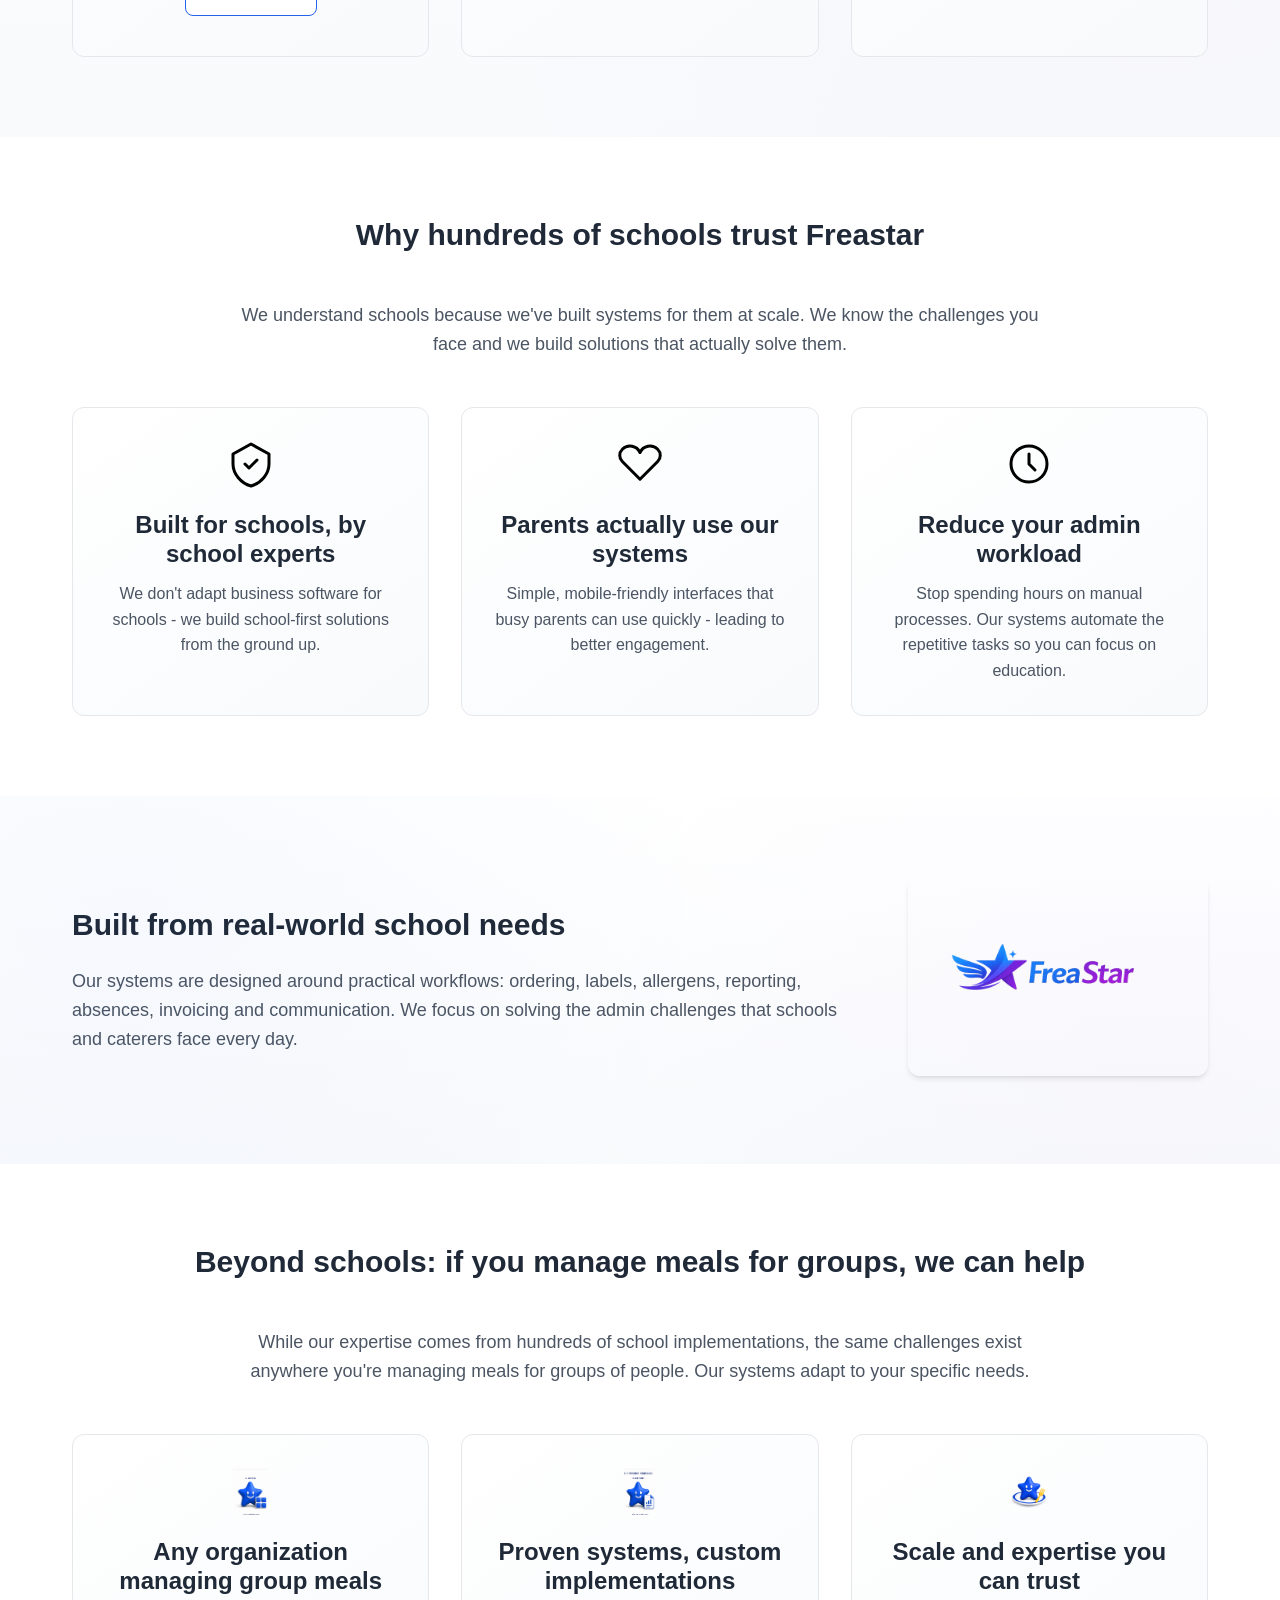
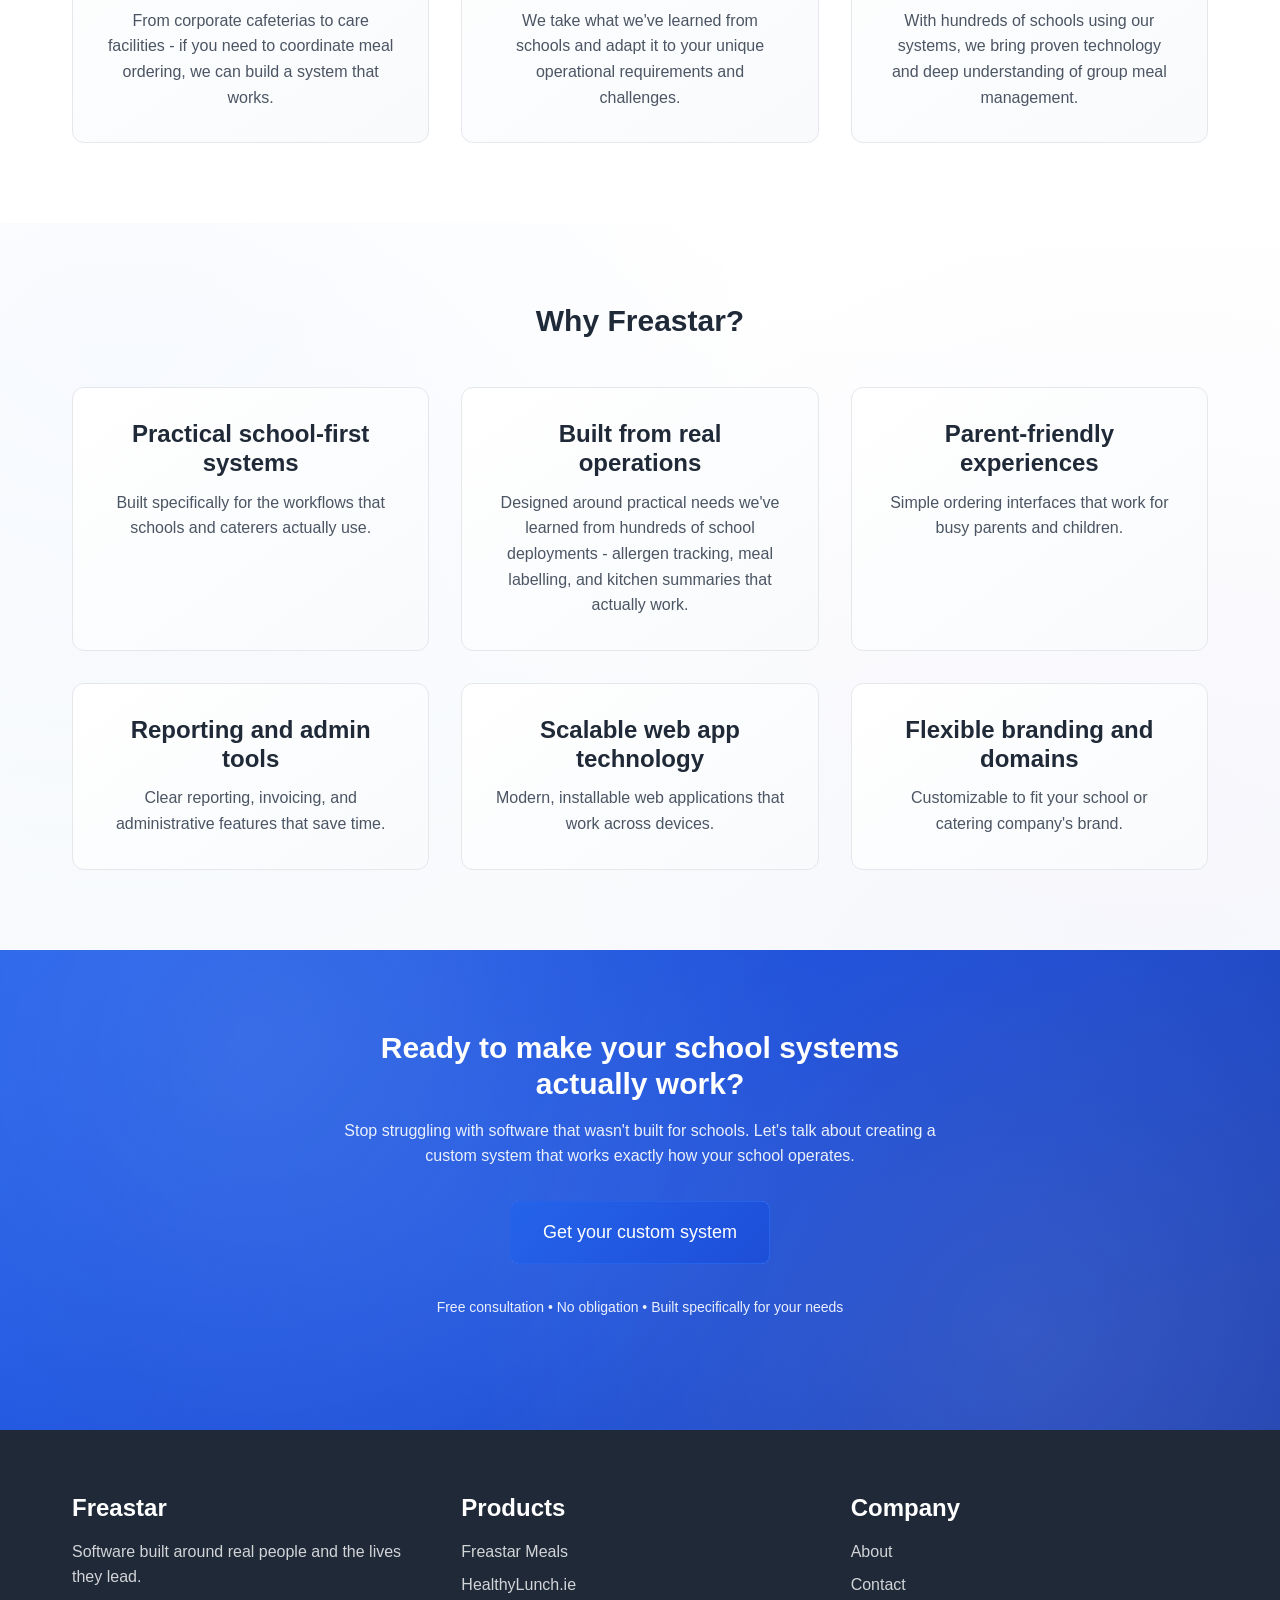
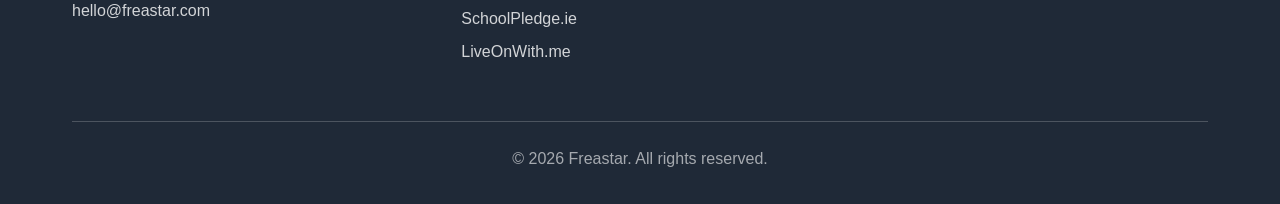
==== commit e3df7235: "Add LiveOnWith.me product and reposition brand around people - Add LiveOnWith.me as a new product (c" ====
--- a/index.html
+++ b/index.html
@@ -3,22 +3,22 @@
 <head>
     <meta charset="UTF-8">
     <meta name="viewport" content="width=device-width, initial-scale=1.0">
-    <title>Freastar - Digital platforms for schools, caterers and communities</title>
-    <meta name="description" content="Freastar builds practical digital platforms for schools, caterers, parents, and communities. School meal ordering software, community pledge systems and more.">
+    <title>Freastar - Software built around real people</title>
+    <meta name="description" content="Freastar builds practical digital platforms that make life easier and better for the people who use them &mdash; schools, caterers, parents, communities and families.">
     <link rel="canonical" href="https://freastar.com/">
-    
+
     <!-- Open Graph -->
-    <meta property="og:title" content="Freastar - Digital platforms for schools, caterers and communities">
-    <meta property="og:description" content="Freastar builds practical digital platforms for schools, caterers, parents, and communities. School meal ordering software, community pledge systems and more.">
+    <meta property="og:title" content="Freastar - Software built around real people">
+    <meta property="og:description" content="Practical digital platforms that make life easier and better for the people who use them &mdash; schools, caterers, parents, communities and families.">
     <meta property="og:type" content="website">
     <meta property="og:url" content="https://freastar.com/">
     <meta property="og:image" content="https://freastar.com/assets/social-preview.png">
     <meta property="og:site_name" content="Freastar">
-    
+
     <!-- Twitter Card -->
     <meta name="twitter:card" content="summary_large_image">
-    <meta name="twitter:title" content="Freastar - Digital platforms for schools, caterers and communities">
-    <meta name="twitter:description" content="Freastar builds practical digital platforms for schools, caterers, parents, and communities.">
+    <meta name="twitter:title" content="Freastar - Software built around real people">
+    <meta name="twitter:description" content="Practical digital platforms that make life easier and better for the people who use them.">
     <meta name="twitter:image" content="https://freastar.com/assets/social-preview.png">
     
     <!-- Favicons -->
@@ -37,7 +37,7 @@
         "@type": "Organization",
         "name": "Freastar",
         "url": "https://freastar.com",
-        "description": "Freastar builds practical digital platforms for schools, caterers, parents, and communities.",
+        "description": "Freastar builds practical digital platforms that make life easier and better for the people who use them &mdash; schools, caterers, parents, communities and families.",
         "email": "hello@freastar.com",
         "foundingLocation": {
             "@type": "Place",
@@ -48,8 +48,26 @@
             {
                 "@type": "SoftwareApplication",
                 "name": "Freastar Meals",
-                "description": "School meal software for caterers, schools and parents",
+                "description": "The software that lets any local catering company participate in Ireland's Hot School Meals Programme",
                 "applicationCategory": "BusinessApplication"
+            },
+            {
+                "@type": "SoftwareApplication",
+                "name": "HealthyLunch.ie",
+                "description": "Healthy school lunch ordering platform",
+                "applicationCategory": "BusinessApplication"
+            },
+            {
+                "@type": "SoftwareApplication",
+                "name": "SchoolPledge.ie",
+                "description": "Digital pledge pages for schools and communities",
+                "applicationCategory": "BusinessApplication"
+            },
+            {
+                "@type": "SoftwareApplication",
+                "name": "LiveOnWith.me",
+                "description": "A private digital memorial platform for families and funeral directors",
+                "applicationCategory": "LifestyleApplication"
             }
         ]
     }
@@ -61,7 +79,7 @@
         "@type": "WebSite",
         "name": "Freastar",
         "url": "https://freastar.com",
-        "description": "Digital platforms for schools, caterers and communities",
+        "description": "Software built around real people",
         "publisher": {
             "@type": "Organization",
             "name": "Freastar"
@@ -97,8 +115,8 @@
         <section class="hero">
             <div class="container">
                 <div class="hero__content">
-                    <h1 class="hero__title">Custom school systems that make everyone's life easier</h1>
-                    <p class="hero__subtitle">We specialize in building tailored digital platforms for schools. From meal ordering to parent communication, we create systems that actually work for parents, schools, and kids. With hundreds of schools potentially using our systems, we know what works.</p>
+                    <h1 class="hero__title">Software built around real people and the lives they lead</h1>
+                    <p class="hero__subtitle">We build practical digital platforms that make life easier and better for the people who use them &mdash; parents, caterers, schools, communities and families. Proven at scale across hundreds of schools, and shaped around the real moments and workflows that matter.</p>
                     <div class="hero__stats">
                         <div class="stat">
                             <span class="stat__number">100%</span>
@@ -115,7 +133,7 @@
                     </div>
                     <div class="hero__actions">
                         <a href="contact.html" class="button button--primary button--large">Get your custom system</a>
-                        <a href="freastar-meals.html" class="button button--secondary">See how we help schools</a>
+                        <a href="freastar-meals.html" class="button button--secondary">See it in action</a>
                     </div>
                 </div>
             </div>
@@ -322,7 +340,7 @@
             <div class="footer__content">
                 <div class="footer__section">
                     <h3>Freastar</h3>
-                    <p>Digital platforms for schools, caterers and communities.</p>
+                    <p>Software built around real people and the lives they lead.</p>
                     <p><a href="mailto:hello@freastar.com">hello@freastar.com</a></p>
                 </div>
                 
@@ -332,6 +350,7 @@
                         <li><a href="freastar-meals.html">Freastar Meals</a></li>
                         <li><a href="healthylunch.html">HealthyLunch.ie</a></li>
                         <li><a href="schoolpledge.html">SchoolPledge.ie</a></li>
+                        <li><a href="liveonwithme.html">LiveOnWith.me</a></li>
                     </ul>
                 </div>
                 
--- a/styles.css
+++ b/styles.css
@@ -357,7 +357,7 @@
     display: flex;
     align-items: center;
     justify-content: space-between;
-    padding: var(--space-3) var(--container-padding);
+    padding: calc(var(--space-3) + 15px) var(--container-padding) var(--space-3) var(--container-padding);
 }
 
 .nav__brand {
@@ -428,6 +428,20 @@
     padding: 0;
 }
 
+.nav__menu .button {
+    align-self: center;
+    margin: 0;
+}
+
+.nav__menu .button--small {
+    padding: var(--space-2) var(--space-4);
+    line-height: 1.4;
+}
+
+.nav__menu li:last-child {
+    padding-top: 10px;
+}
+
 .nav__link {
     font-weight: 500;
     color: var(--text-light);
@@ -455,7 +469,7 @@
     display: inline-block;
     padding: var(--space-3) var(--space-6);
     background: linear-gradient(135deg, var(--primary) 0%, var(--primary-dark) 100%);
-    color: white;
+    color: white !important;
     text-decoration: none;
     border-radius: var(--border-radius);
     font-weight: 500;
@@ -486,7 +500,7 @@
 .button:hover {
     background: linear-gradient(135deg, var(--primary-dark) 0%, #1e40af 100%);
     border-color: var(--primary-dark);
-    color: white;
+    color: white !important;
     text-decoration: none;
     transform: translateY(-2px);
     box-shadow: 0 10px 15px -3px rgb(37 99 235 / 0.3), 0 4px 6px -4px rgb(37 99 235 / 0.3);
@@ -509,27 +523,27 @@
 
 .button--secondary {
     background: white !important;
-    color: var(--primary);
+    color: var(--primary) !important;
     border-color: var(--primary);
     border-width: 1px;
 }
 
 .button--secondary:hover {
     background: var(--surface) !important;
-    color: var(--primary-dark);
+    color: var(--primary-dark) !important;
     border-color: var(--primary);
 }
 
 .button--outline {
     background: white !important;
-    color: var(--primary);
+    color: var(--primary) !important;
     border-color: var(--primary);
     border-width: 1px;
 }
 
 .button--outline:hover {
     background: var(--primary) !important;
-    color: white;
+    color: white !important;
     border-color: var(--primary-dark);
 }
 
@@ -1197,6 +1211,82 @@
     color: var(--muted);
 }
 
+/* Form additions for contact form */
+.form__group {
+    margin-bottom: var(--space-6);
+}
+
+.form__label {
+    display: block;
+    margin-bottom: var(--space-2);
+    font-weight: 500;
+    color: var(--text);
+}
+
+.form__input,
+.form__select,
+.form__textarea {
+    width: 100%;
+    padding: var(--space-3);
+    border: 1px solid var(--border);
+    border-radius: var(--border-radius);
+    font-size: var(--font-size-base);
+    font-family: var(--font-family);
+    transition: border-color 0.2s ease, box-shadow 0.2s ease;
+    background-color: var(--bg);
+}
+
+.form__input:focus,
+.form__select:focus,
+.form__textarea:focus {
+    outline: none;
+    border-color: var(--primary);
+    box-shadow: 0 0 0 3px rgb(37 99 235 / 0.1);
+}
+
+.form__textarea {
+    resize: vertical;
+    min-height: 120px;
+}
+
+.form__status {
+    margin-top: var(--space-4);
+}
+
+.form__message {
+    padding: var(--space-4);
+    border-radius: var(--border-radius);
+    margin: 0;
+    font-size: var(--font-size-sm);
+}
+
+.form__message--success {
+    background-color: #f0f9ff;
+    border: 1px solid #7dd3fc;
+    color: #0369a1;
+}
+
+.form__message--error {
+    background-color: #fef2f2;
+    border: 1px solid #fca5a5;
+    color: #dc2626;
+}
+
+.form__message--info {
+    background-color: #f8fafc;
+    border: 1px solid var(--border);
+    color: var(--text);
+}
+
+.form__alternative {
+    margin-top: var(--space-6);
+    padding-top: var(--space-6);
+    border-top: 1px solid var(--border-light);
+    text-align: center;
+    font-size: var(--font-size-sm);
+    color: var(--muted);
+}
+
 /* ===================================================================
    CONTACT PAGE
    =================================================================== */
@@ -1432,6 +1522,40 @@
 .footer__bottom p {
     color: rgba(255, 255, 255, 0.6);
     margin: 0;
+}
+
+/* Ensure button contrast in footer */
+.footer .button--outline {
+    background: white !important;
+    color: var(--primary) !important;
+    border-color: white !important;
+}
+
+.footer .button--outline:hover {
+    background: var(--primary) !important;
+    color: white !important;
+    border-color: var(--primary) !important;
+}
+
+.footer .button--primary {
+    background: linear-gradient(135deg, var(--primary) 0%, var(--primary-dark) 100%) !important;
+    color: white !important;
+    border-color: var(--primary) !important;
+}
+
+.footer .button--secondary {
+    background: white !important;
+    color: var(--primary) !important;
+    border-color: white !important;
+}
+
+/* Visual caption styling */
+.visual-caption {
+    margin-top: var(--space-4);
+    text-align: center;
+    font-size: var(--font-size-sm);
+    color: var(--muted);
+    font-style: italic;
 }
 
 /* ===================================================================
